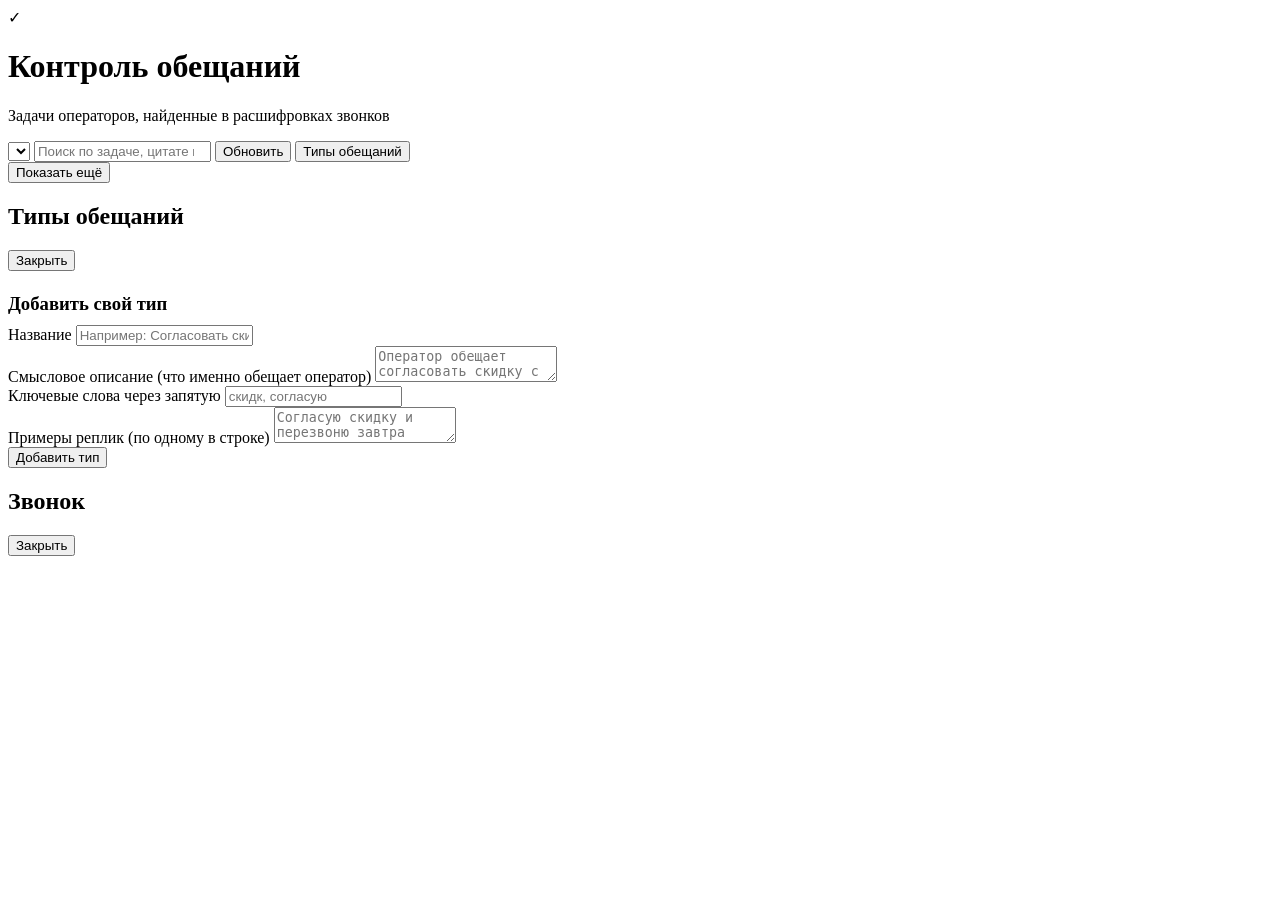
==== app/web/index.html @ 57be04aa "Консолидировать сервис: 62 теста, документация, панель оператора" ====
<!doctype html>
<html lang="ru">
  <head>
    <meta charset="utf-8" />
    <meta name="viewport" content="width=device-width, initial-scale=1" />
    <title>Сервис контроля обещаний</title>
    <link rel="stylesheet" href="/static/styles.css" />
  </head>
  <body>
    <header class="topbar">
      <div class="brand">
        <div class="logo">✓</div>
        <div>
          <h1>Контроль обещаний</h1>
          <p>Задачи операторов, найденные в расшифровках звонков</p>
        </div>
      </div>
      <div class="stats" id="stats"></div>
    </header>

    <main>
      <section class="toolbar">
        <div class="chips" id="statusChips"></div>
        <select id="typeFilter" aria-label="Тип обещания"></select>
        <input id="search" type="search" placeholder="Поиск по задаче, цитате или объекту" />
        <button id="refresh">Обновить</button>
        <button id="openTypes" class="ghost">Типы обещаний</button>
      </section>

      <section id="taskList" class="task-list"></section>
      <div class="load-more" id="loadMoreWrap">
        <button id="loadMore">Показать ещё</button>
      </div>
    </main>

    <aside class="drawer" id="typesDrawer" aria-hidden="true">
      <div class="drawer-head">
        <h2>Типы обещаний</h2>
        <button class="ghost" id="closeTypes">Закрыть</button>
      </div>
      <div id="typesList"></div>

      <h3 style="margin: 22px 0 10px">Добавить свой тип</h3>
      <form id="typeForm">
        <div class="form-row">
          <label for="tTitle">Название</label>
          <input id="tTitle" required minlength="3" placeholder="Например: Согласовать скидку" />
        </div>
        <div class="form-row">
          <label for="tDescription">Смысловое описание (что именно обещает оператор)</label>
          <textarea id="tDescription" placeholder="Оператор обещает согласовать скидку с руководителем и вернуться с ответом"></textarea>
        </div>
        <div class="form-row">
          <label for="tKeywords">Ключевые слова через запятую</label>
          <input id="tKeywords" placeholder="скидк, согласую" />
        </div>
        <div class="form-row">
          <label for="tExamples">Примеры реплик (по одному в строке)</label>
          <textarea id="tExamples" placeholder="Согласую скидку и перезвоню завтра"></textarea>
        </div>
        <button class="primary" type="submit">Добавить тип</button>
      </form>
    </aside>

    <div class="modal hidden" id="callModal">
      <div class="modal-box">
        <div class="modal-head">
          <div>
            <h2 id="callTitle">Звонок</h2>
            <p id="callMeta" style="margin: 4px 0 0; color: #6b7280; font-size: 13px"></p>
          </div>
          <button class="ghost" id="closeCall">Закрыть</button>
        </div>
        <div id="callBody"></div>
      </div>
    </div>

    <div class="toast" id="toast"></div>
    <script src="/static/app.js"></script>
  </body>
</html>
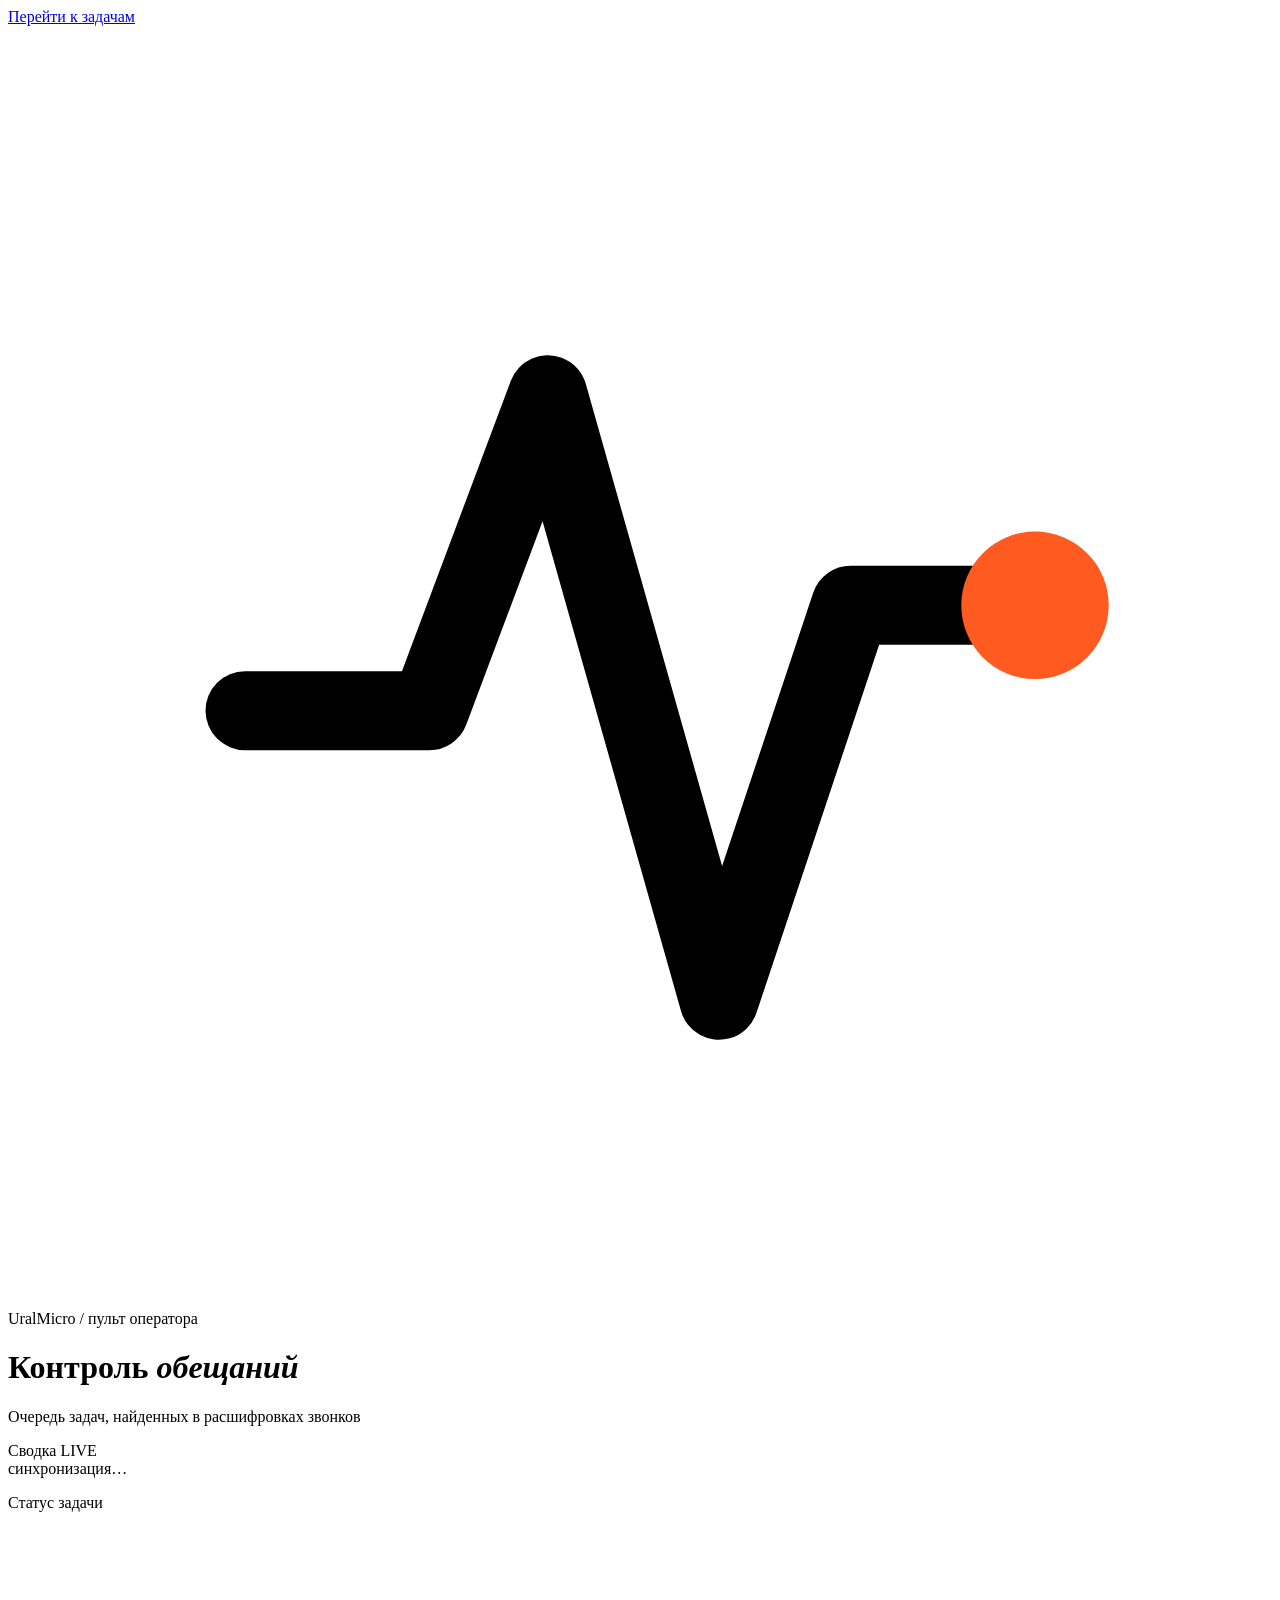
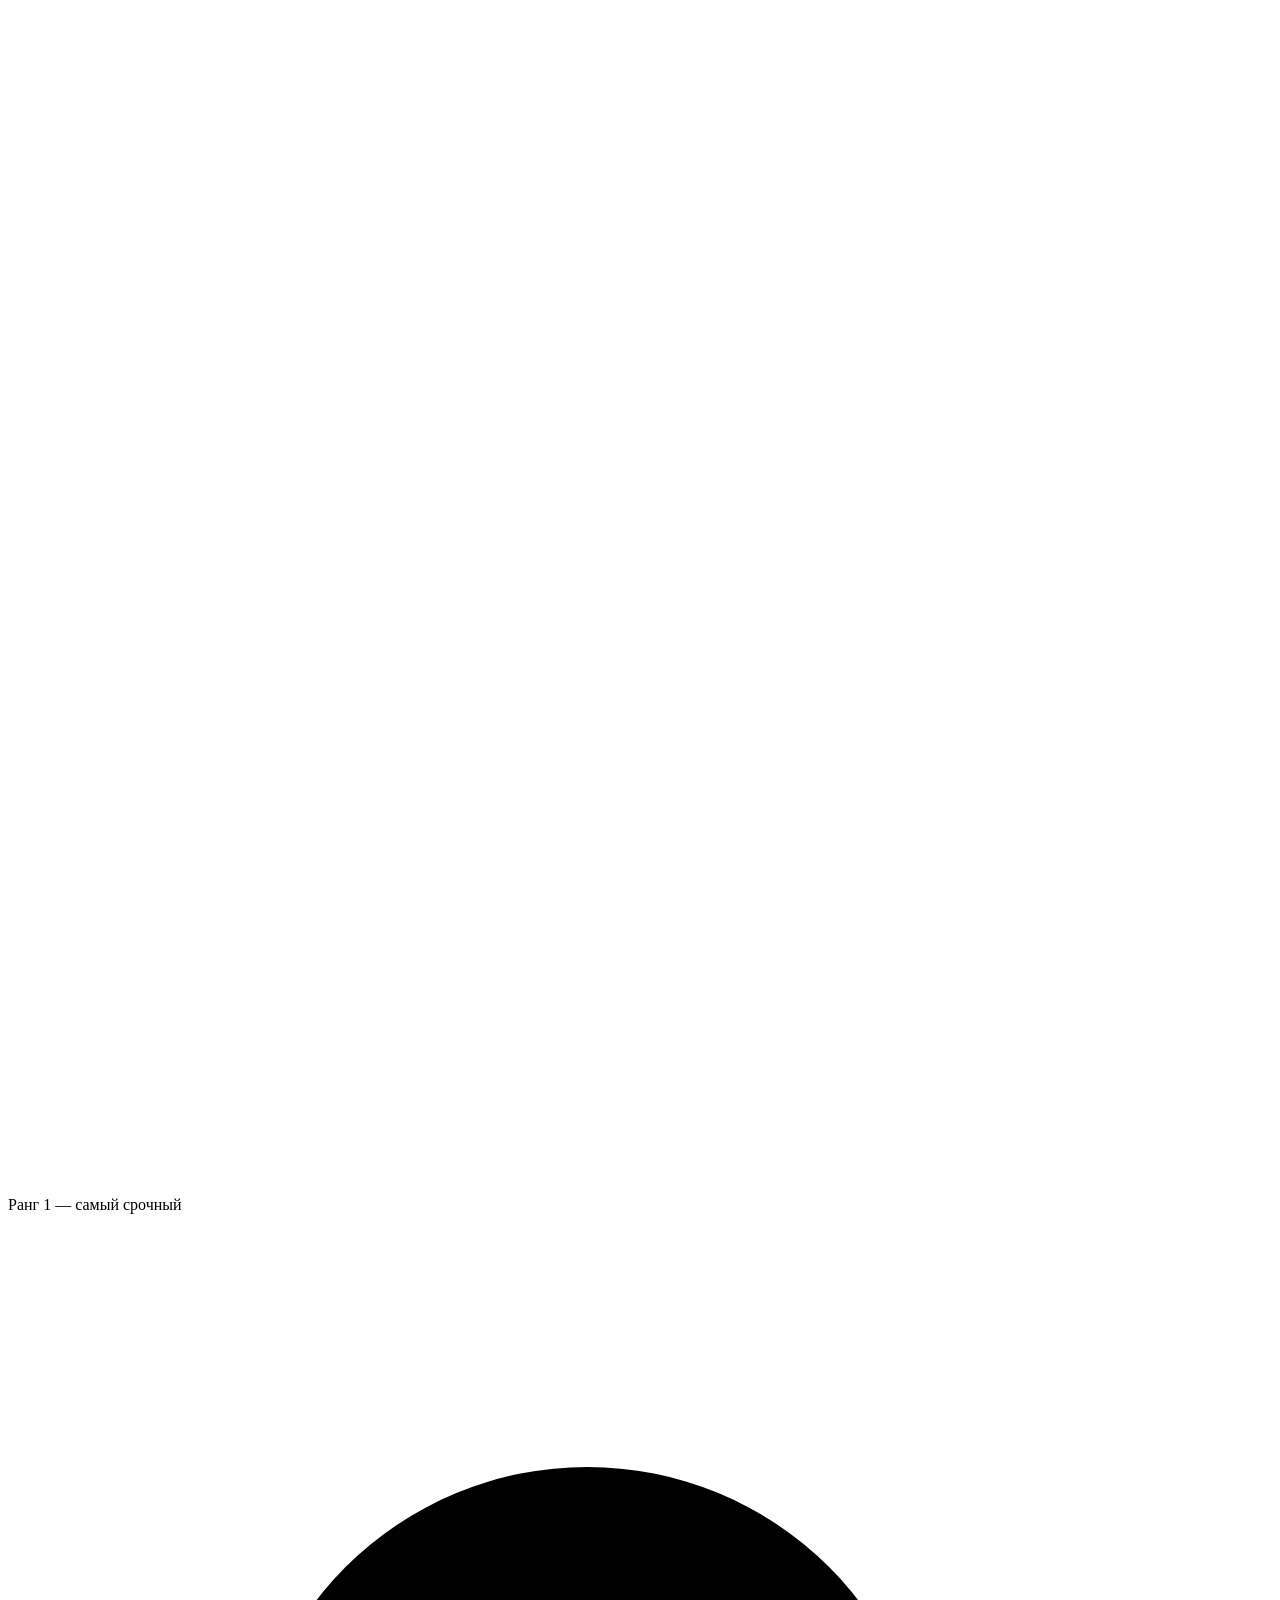
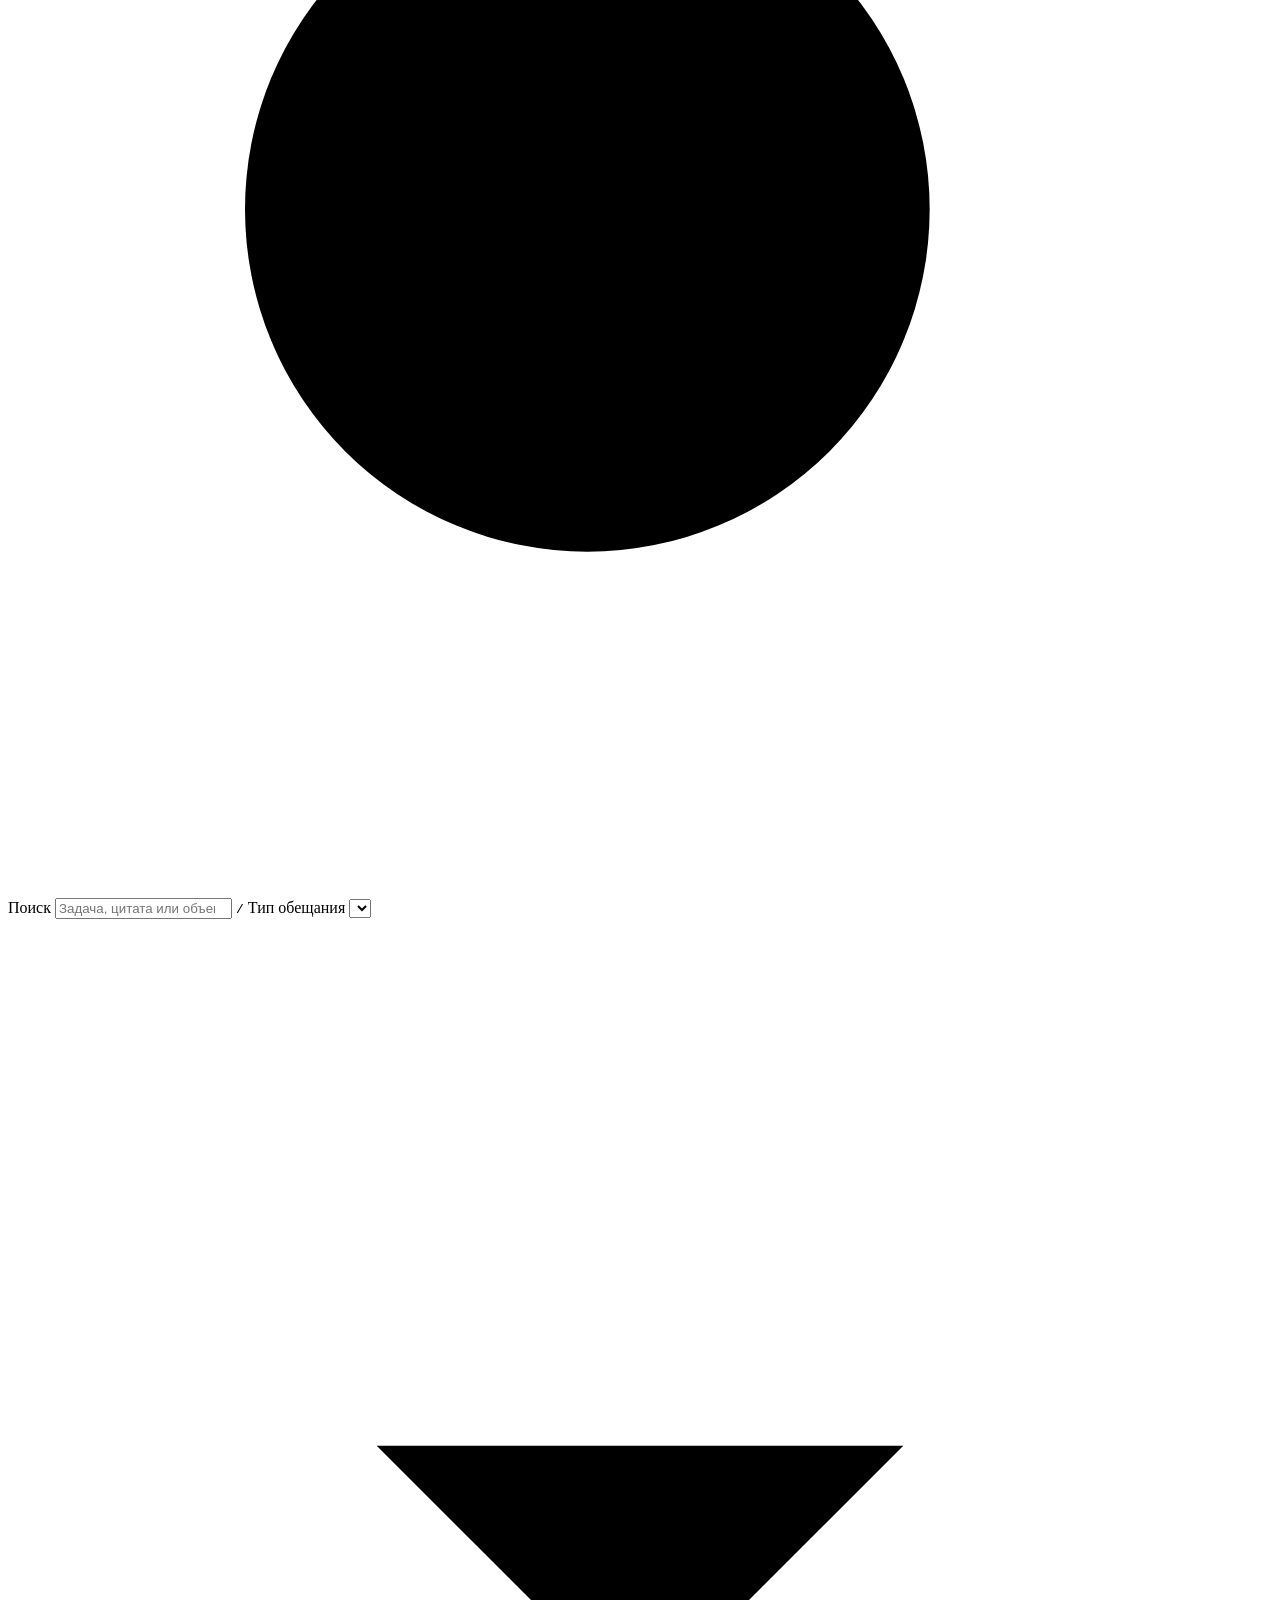
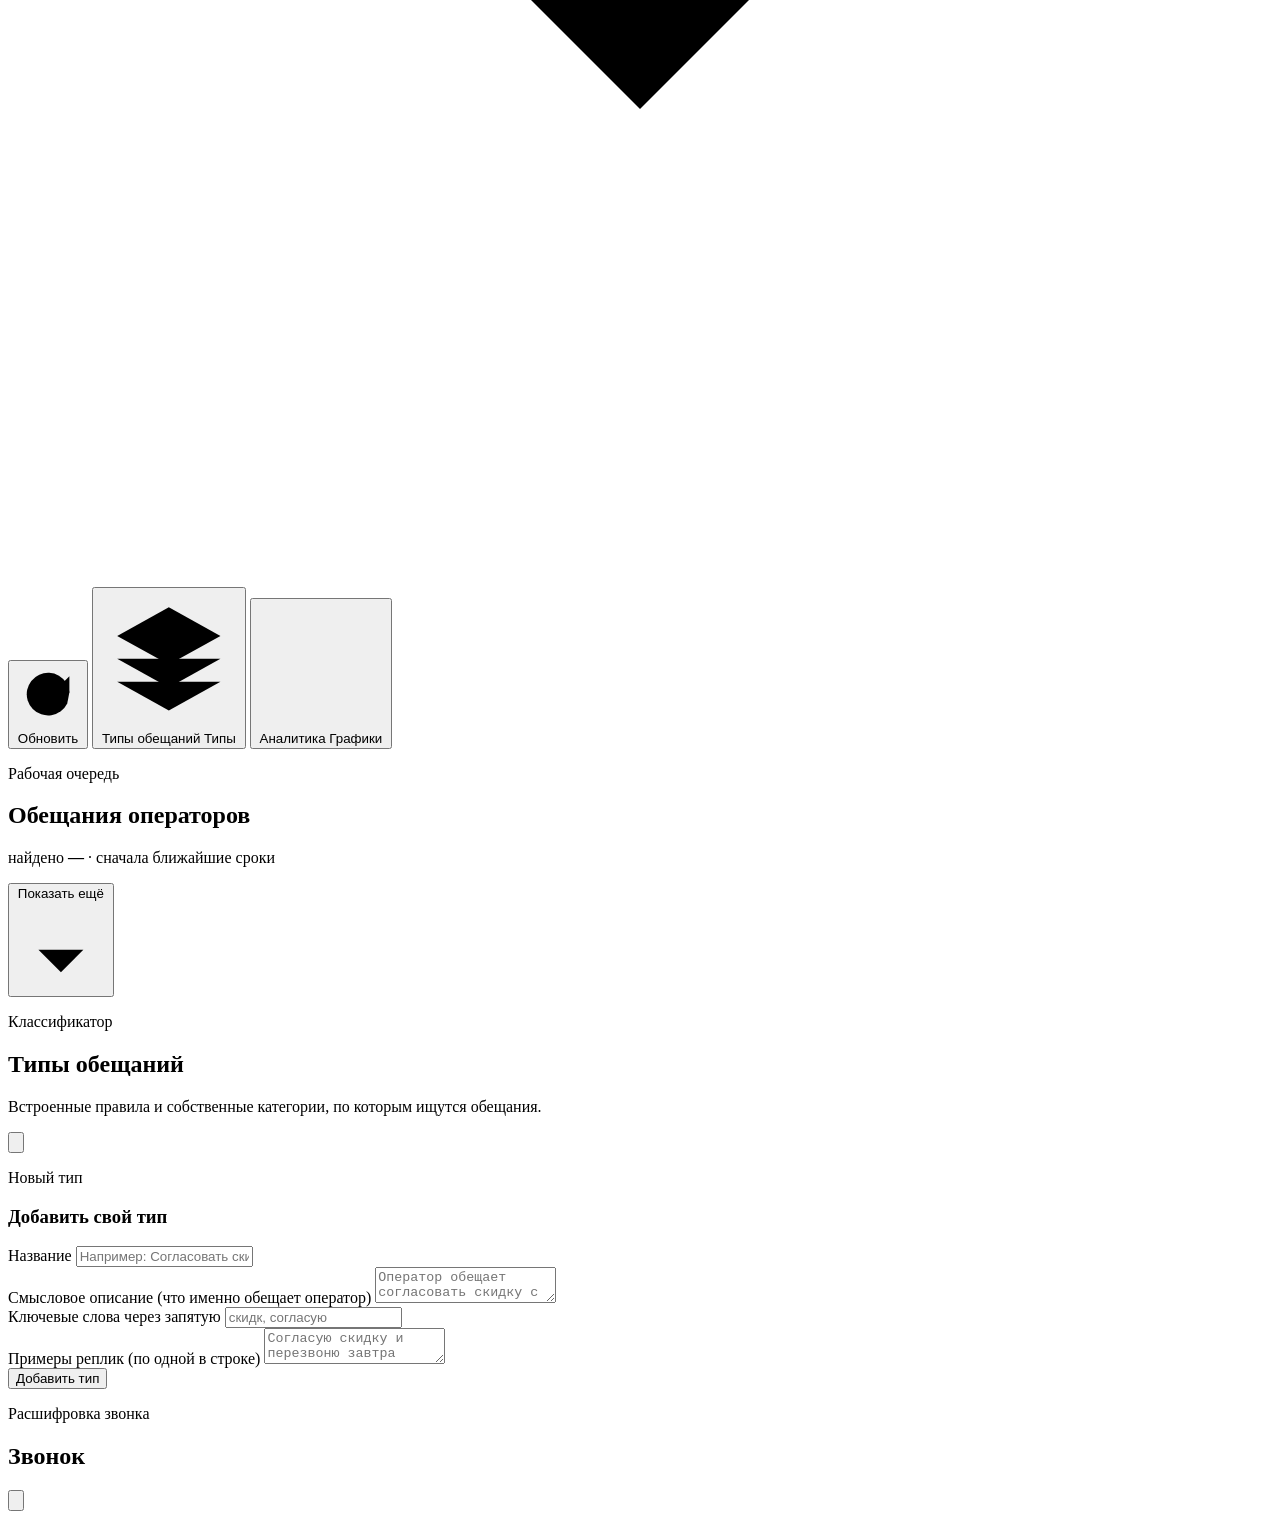
==== commit 9ce86783: "Новый интерфейс панели, ссылка на аналитику, чистка демо-мусора - панель оператора: новая вёрстка, ф" ====
--- a/app/web/index.html
+++ b/app/web/index.html
@@ -3,79 +3,226 @@
   <head>
     <meta charset="utf-8" />
     <meta name="viewport" content="width=device-width, initial-scale=1" />
-    <title>Сервис контроля обещаний</title>
+    <meta name="theme-color" content="#f2eee5" />
+    <meta name="color-scheme" content="light" />
+    <title>Контроль обещаний — панель оператора</title>
     <link rel="stylesheet" href="/static/styles.css" />
   </head>
   <body>
+    <a class="skip-link" href="#taskList">Перейти к задачам</a>
+
     <header class="topbar">
-      <div class="brand">
-        <div class="logo">✓</div>
+      <div class="topbar-inner">
+        <div class="brand">
+          <div class="logo" aria-hidden="true">
+            <svg viewBox="0 0 48 48" fill="none">
+              <path
+                d="M9 26h7l4.5-12 6.5 23 5-15h7"
+                stroke="currentColor"
+                stroke-width="3"
+                stroke-linecap="round"
+                stroke-linejoin="round"
+              />
+              <circle cx="39" cy="22" r="2.8" fill="#ff5a1f" />
+            </svg>
+          </div>
+          <div class="brand-copy">
+            <p class="eyebrow">UralMicro <span class="eyebrow-slash">/</span> пульт оператора</p>
+            <h1>Контроль <em>обещаний</em></h1>
+            <p class="brand-sub">Очередь задач, найденных в расшифровках звонков</p>
+          </div>
+        </div>
+
+        <section class="telemetry" aria-label="Оперативная сводка">
+          <div class="telemetry-head">
+            <span class="telemetry-title">Сводка</span>
+            <span class="live-chip" title="Сводка обновляется автоматически">
+              <span class="live-dot" aria-hidden="true"></span>
+              <span class="pulse-bars" aria-hidden="true"><i></i><i></i><i></i><i></i></span>
+              <span class="live-text">LIVE</span>
+            </span>
+          </div>
+          <div class="stats" id="stats" aria-label="Сводка по задачам"></div>
+          <div class="telemetry-foot">
+            <span class="sync-age" id="syncAge">синхронизация…</span>
+          </div>
+        </section>
+      </div>
+    </header>
+
+    <main>
+      <section class="toolbar" aria-label="Фильтры задач">
+        <div class="filter-head">
+          <p class="filter-title">Статус задачи</p>
+          <p class="filter-note">
+            <svg class="icon" viewBox="0 0 24 24" aria-hidden="true">
+              <path d="M4 6h16"></path>
+              <path d="M4 12h10"></path>
+              <path d="M4 18h5"></path>
+            </svg>
+            Ранг 1 — самый срочный
+          </p>
+        </div>
+
+        <div class="chips" id="statusChips" role="group" aria-label="Фильтр по статусу, ранжированный по срочности"></div>
+
+        <div class="toolbar-controls">
+          <label class="search-field" for="search">
+            <svg class="icon" viewBox="0 0 24 24" aria-hidden="true">
+              <circle cx="11" cy="11" r="6.5"></circle>
+              <path d="m16 16 4.5 4.5"></path>
+            </svg>
+            <span class="sr-only">Поиск</span>
+            <input
+              id="search"
+              type="search"
+              placeholder="Задача, цитата или объект"
+              autocomplete="off"
+              aria-keyshortcuts="/"
+            />
+            <kbd class="search-key" aria-hidden="true">/</kbd>
+          </label>
+
+          <label class="select-field">
+            <span class="sr-only">Тип обещания</span>
+            <select id="typeFilter" aria-label="Тип обещания"></select>
+            <svg class="icon" viewBox="0 0 24 24" aria-hidden="true">
+              <path d="m7 10 5 5 5-5"></path>
+            </svg>
+          </label>
+
+          <div class="toolbar-actions">
+            <button id="refresh" class="ghost" type="button">
+              <svg class="icon" viewBox="0 0 24 24" aria-hidden="true">
+                <path d="M20 11a8 8 0 1 0-.8 4.2"></path>
+                <path d="M20 5v6h-6"></path>
+              </svg>
+              <span>Обновить</span>
+            </button>
+
+            <button id="openTypes" class="ghost toolbar-strong" type="button" aria-label="Типы обещаний">
+              <svg class="icon" viewBox="0 0 24 24" aria-hidden="true">
+                <path d="m12 3 9 5-9 5-9-5 9-5Z"></path>
+                <path d="m3 12 9 5 9-5"></path>
+                <path d="m3 16 9 5 9-5"></path>
+              </svg>
+              <span class="label-wide">Типы обещаний</span>
+              <span class="label-compact">Типы</span>
+            </button>
+
+            <button id="openAnalytics" class="ghost toolbar-strong" type="button" aria-label="Аналитика">
+              <svg class="icon" viewBox="0 0 24 24" aria-hidden="true">
+                <path d="M4 20V11"></path>
+                <path d="M10 20V4"></path>
+                <path d="M16 20v-6"></path>
+                <path d="M22 20H2"></path>
+              </svg>
+              <span class="label-wide">Аналитика</span>
+              <span class="label-compact">Графики</span>
+            </button>
+          </div>
+        </div>
+      </section>
+
+      <section class="queue-head" aria-label="Очередь задач">
         <div>
-          <h1>Контроль обещаний</h1>
-          <p>Задачи операторов, найденные в расшифровках звонков</p>
-        </div>
-      </div>
-      <div class="stats" id="stats"></div>
-    </header>
-
-    <main>
-      <section class="toolbar">
-        <div class="chips" id="statusChips"></div>
-        <select id="typeFilter" aria-label="Тип обещания"></select>
-        <input id="search" type="search" placeholder="Поиск по задаче, цитате или объекту" />
-        <button id="refresh">Обновить</button>
-        <button id="openTypes" class="ghost">Типы обещаний</button>
+          <p class="eyebrow">Рабочая очередь</p>
+          <h2>Обещания операторов</h2>
+        </div>
+        <p class="queue-note">
+          <span>найдено <b id="queueCount">—</b></span>
+          <span class="queue-sep" aria-hidden="true">·</span>
+          <span>сначала ближайшие сроки</span>
+        </p>
       </section>
 
-      <section id="taskList" class="task-list"></section>
+      <section id="taskList" class="task-list" aria-live="polite"></section>
+
       <div class="load-more" id="loadMoreWrap">
-        <button id="loadMore">Показать ещё</button>
+        <button id="loadMore" class="ghost load-more-btn" type="button">
+          Показать ещё
+          <svg class="icon" viewBox="0 0 24 24" aria-hidden="true">
+            <path d="M12 5v14"></path>
+            <path d="m6 13 6 6 6-6"></path>
+          </svg>
+        </button>
       </div>
     </main>
 
-    <aside class="drawer" id="typesDrawer" aria-hidden="true">
-      <div class="drawer-head">
-        <h2>Типы обещаний</h2>
-        <button class="ghost" id="closeTypes">Закрыть</button>
-      </div>
-      <div id="typesList"></div>
-
-      <h3 style="margin: 22px 0 10px">Добавить свой тип</h3>
-      <form id="typeForm">
-        <div class="form-row">
-          <label for="tTitle">Название</label>
-          <input id="tTitle" required minlength="3" placeholder="Например: Согласовать скидку" />
-        </div>
-        <div class="form-row">
-          <label for="tDescription">Смысловое описание (что именно обещает оператор)</label>
-          <textarea id="tDescription" placeholder="Оператор обещает согласовать скидку с руководителем и вернуться с ответом"></textarea>
-        </div>
-        <div class="form-row">
-          <label for="tKeywords">Ключевые слова через запятую</label>
-          <input id="tKeywords" placeholder="скидк, согласую" />
-        </div>
-        <div class="form-row">
-          <label for="tExamples">Примеры реплик (по одному в строке)</label>
-          <textarea id="tExamples" placeholder="Согласую скидку и перезвоню завтра"></textarea>
-        </div>
-        <button class="primary" type="submit">Добавить тип</button>
-      </form>
+    <aside
+      class="drawer"
+      id="typesDrawer"
+      role="dialog"
+      aria-modal="true"
+      aria-labelledby="typesTitle"
+      aria-hidden="true"
+    >
+      <div class="drawer-top">
+        <div>
+          <p class="eyebrow">Классификатор</p>
+          <h2 id="typesTitle">Типы обещаний</h2>
+          <p class="drawer-sub">Встроенные правила и собственные категории, по которым ищутся обещания.</p>
+        </div>
+        <button class="icon-btn" id="closeTypes" type="button" aria-label="Закрыть панель типов">
+          <svg class="icon" viewBox="0 0 24 24" aria-hidden="true">
+            <path d="m6 6 12 12"></path>
+            <path d="M18 6 6 18"></path>
+          </svg>
+        </button>
+      </div>
+
+      <div id="typesList" class="types-list"></div>
+
+      <div class="drawer-form">
+        <div class="section-head">
+          <p class="eyebrow">Новый тип</p>
+          <h3>Добавить свой тип</h3>
+        </div>
+        <form id="typeForm">
+          <div class="form-row">
+            <label for="tTitle">Название</label>
+            <input id="tTitle" required minlength="3" placeholder="Например: Согласовать скидку" />
+          </div>
+          <div class="form-row">
+            <label for="tDescription">Смысловое описание (что именно обещает оператор)</label>
+            <textarea
+              id="tDescription"
+              placeholder="Оператор обещает согласовать скидку с руководителем и вернуться с ответом"
+            ></textarea>
+          </div>
+          <div class="form-row">
+            <label for="tKeywords">Ключевые слова через запятую</label>
+            <input id="tKeywords" placeholder="скидк, согласую" />
+          </div>
+          <div class="form-row">
+            <label for="tExamples">Примеры реплик (по одной в строке)</label>
+            <textarea id="tExamples" placeholder="Согласую скидку и перезвоню завтра"></textarea>
+          </div>
+          <button class="primary" type="submit">Добавить тип</button>
+        </form>
+      </div>
     </aside>
 
-    <div class="modal hidden" id="callModal">
+    <div class="modal hidden" id="callModal" role="dialog" aria-modal="true" aria-labelledby="callTitle">
       <div class="modal-box">
         <div class="modal-head">
           <div>
+            <p class="eyebrow">Расшифровка звонка</p>
             <h2 id="callTitle">Звонок</h2>
-            <p id="callMeta" style="margin: 4px 0 0; color: #6b7280; font-size: 13px"></p>
-          </div>
-          <button class="ghost" id="closeCall">Закрыть</button>
-        </div>
-        <div id="callBody"></div>
+            <p id="callMeta" class="modal-meta"></p>
+          </div>
+          <button class="icon-btn" id="closeCall" type="button" aria-label="Закрыть расшифровку">
+            <svg class="icon" viewBox="0 0 24 24" aria-hidden="true">
+              <path d="m6 6 12 12"></path>
+              <path d="M18 6 6 18"></path>
+            </svg>
+          </button>
+        </div>
+        <div id="callBody" class="transcript"></div>
       </div>
     </div>
 
-    <div class="toast" id="toast"></div>
+    <div class="toast" id="toast" role="status" aria-live="polite"></div>
     <script src="/static/app.js"></script>
   </body>
 </html>
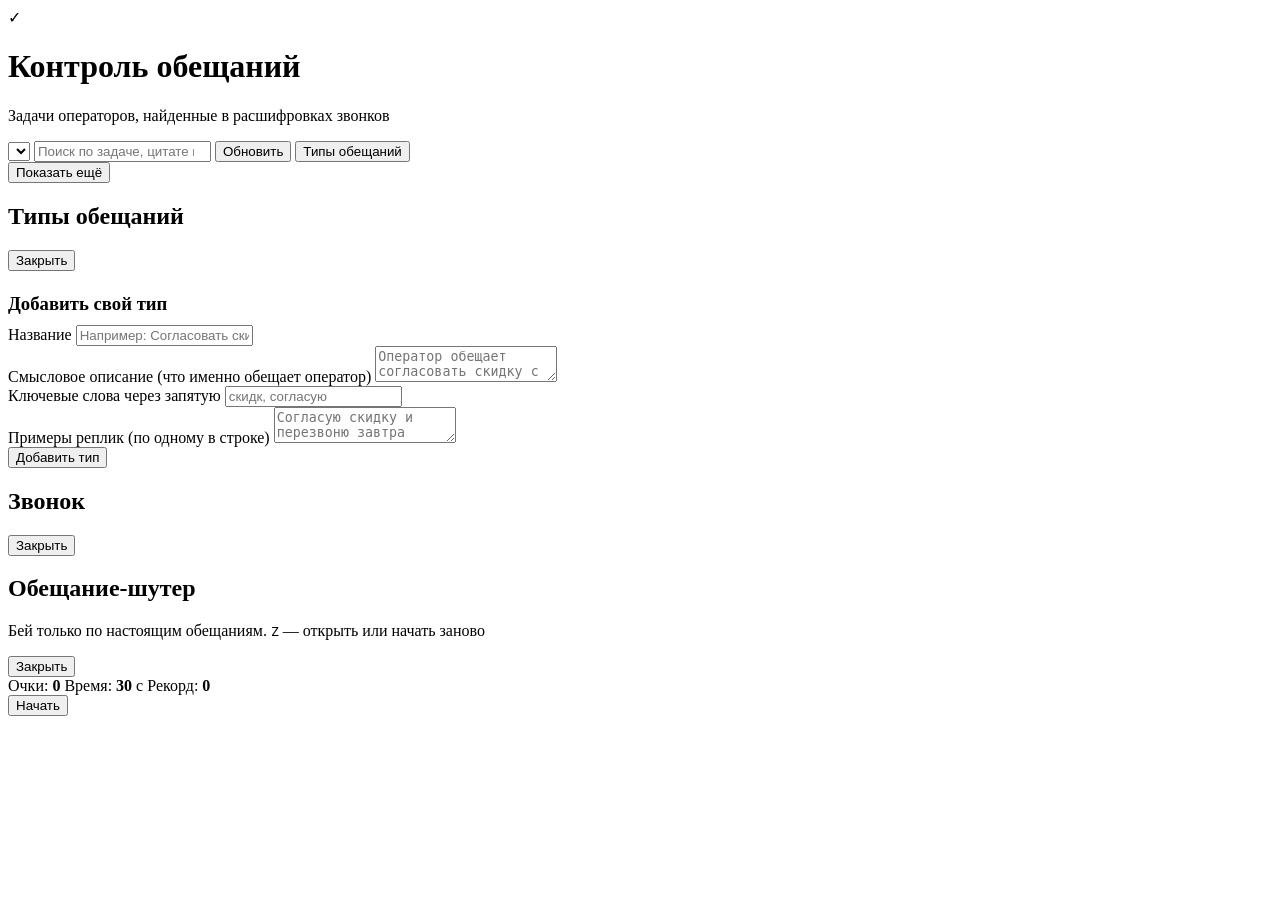
==== commit 2bd3a21a: "Добавить пасхалку на клавишу Z: мини-игра «Обещание-шутер»" ====
--- a/app/web/index.html
+++ b/app/web/index.html
@@ -3,226 +3,102 @@
   <head>
     <meta charset="utf-8" />
     <meta name="viewport" content="width=device-width, initial-scale=1" />
-    <meta name="theme-color" content="#f2eee5" />
-    <meta name="color-scheme" content="light" />
-    <title>Контроль обещаний — панель оператора</title>
+    <title>Сервис контроля обещаний</title>
     <link rel="stylesheet" href="/static/styles.css" />
   </head>
   <body>
-    <a class="skip-link" href="#taskList">Перейти к задачам</a>
-
     <header class="topbar">
-      <div class="topbar-inner">
-        <div class="brand">
-          <div class="logo" aria-hidden="true">
-            <svg viewBox="0 0 48 48" fill="none">
-              <path
-                d="M9 26h7l4.5-12 6.5 23 5-15h7"
-                stroke="currentColor"
-                stroke-width="3"
-                stroke-linecap="round"
-                stroke-linejoin="round"
-              />
-              <circle cx="39" cy="22" r="2.8" fill="#ff5a1f" />
-            </svg>
-          </div>
-          <div class="brand-copy">
-            <p class="eyebrow">UralMicro <span class="eyebrow-slash">/</span> пульт оператора</p>
-            <h1>Контроль <em>обещаний</em></h1>
-            <p class="brand-sub">Очередь задач, найденных в расшифровках звонков</p>
-          </div>
+      <div class="brand">
+        <div class="logo">✓</div>
+        <div>
+          <h1>Контроль обещаний</h1>
+          <p>Задачи операторов, найденные в расшифровках звонков</p>
         </div>
-
-        <section class="telemetry" aria-label="Оперативная сводка">
-          <div class="telemetry-head">
-            <span class="telemetry-title">Сводка</span>
-            <span class="live-chip" title="Сводка обновляется автоматически">
-              <span class="live-dot" aria-hidden="true"></span>
-              <span class="pulse-bars" aria-hidden="true"><i></i><i></i><i></i><i></i></span>
-              <span class="live-text">LIVE</span>
-            </span>
-          </div>
-          <div class="stats" id="stats" aria-label="Сводка по задачам"></div>
-          <div class="telemetry-foot">
-            <span class="sync-age" id="syncAge">синхронизация…</span>
-          </div>
-        </section>
       </div>
+      <div class="stats" id="stats"></div>
     </header>
 
     <main>
-      <section class="toolbar" aria-label="Фильтры задач">
-        <div class="filter-head">
-          <p class="filter-title">Статус задачи</p>
-          <p class="filter-note">
-            <svg class="icon" viewBox="0 0 24 24" aria-hidden="true">
-              <path d="M4 6h16"></path>
-              <path d="M4 12h10"></path>
-              <path d="M4 18h5"></path>
-            </svg>
-            Ранг 1 — самый срочный
-          </p>
-        </div>
-
-        <div class="chips" id="statusChips" role="group" aria-label="Фильтр по статусу, ранжированный по срочности"></div>
-
-        <div class="toolbar-controls">
-          <label class="search-field" for="search">
-            <svg class="icon" viewBox="0 0 24 24" aria-hidden="true">
-              <circle cx="11" cy="11" r="6.5"></circle>
-              <path d="m16 16 4.5 4.5"></path>
-            </svg>
-            <span class="sr-only">Поиск</span>
-            <input
-              id="search"
-              type="search"
-              placeholder="Задача, цитата или объект"
-              autocomplete="off"
-              aria-keyshortcuts="/"
-            />
-            <kbd class="search-key" aria-hidden="true">/</kbd>
-          </label>
-
-          <label class="select-field">
-            <span class="sr-only">Тип обещания</span>
-            <select id="typeFilter" aria-label="Тип обещания"></select>
-            <svg class="icon" viewBox="0 0 24 24" aria-hidden="true">
-              <path d="m7 10 5 5 5-5"></path>
-            </svg>
-          </label>
-
-          <div class="toolbar-actions">
-            <button id="refresh" class="ghost" type="button">
-              <svg class="icon" viewBox="0 0 24 24" aria-hidden="true">
-                <path d="M20 11a8 8 0 1 0-.8 4.2"></path>
-                <path d="M20 5v6h-6"></path>
-              </svg>
-              <span>Обновить</span>
-            </button>
-
-            <button id="openTypes" class="ghost toolbar-strong" type="button" aria-label="Типы обещаний">
-              <svg class="icon" viewBox="0 0 24 24" aria-hidden="true">
-                <path d="m12 3 9 5-9 5-9-5 9-5Z"></path>
-                <path d="m3 12 9 5 9-5"></path>
-                <path d="m3 16 9 5 9-5"></path>
-              </svg>
-              <span class="label-wide">Типы обещаний</span>
-              <span class="label-compact">Типы</span>
-            </button>
-
-            <button id="openAnalytics" class="ghost toolbar-strong" type="button" aria-label="Аналитика">
-              <svg class="icon" viewBox="0 0 24 24" aria-hidden="true">
-                <path d="M4 20V11"></path>
-                <path d="M10 20V4"></path>
-                <path d="M16 20v-6"></path>
-                <path d="M22 20H2"></path>
-              </svg>
-              <span class="label-wide">Аналитика</span>
-              <span class="label-compact">Графики</span>
-            </button>
-          </div>
-        </div>
+      <section class="toolbar">
+        <div class="chips" id="statusChips"></div>
+        <select id="typeFilter" aria-label="Тип обещания"></select>
+        <input id="search" type="search" placeholder="Поиск по задаче, цитате или объекту" />
+        <button id="refresh">Обновить</button>
+        <button id="openTypes" class="ghost">Типы обещаний</button>
       </section>
 
-      <section class="queue-head" aria-label="Очередь задач">
-        <div>
-          <p class="eyebrow">Рабочая очередь</p>
-          <h2>Обещания операторов</h2>
-        </div>
-        <p class="queue-note">
-          <span>найдено <b id="queueCount">—</b></span>
-          <span class="queue-sep" aria-hidden="true">·</span>
-          <span>сначала ближайшие сроки</span>
-        </p>
-      </section>
-
-      <section id="taskList" class="task-list" aria-live="polite"></section>
-
+      <section id="taskList" class="task-list"></section>
       <div class="load-more" id="loadMoreWrap">
-        <button id="loadMore" class="ghost load-more-btn" type="button">
-          Показать ещё
-          <svg class="icon" viewBox="0 0 24 24" aria-hidden="true">
-            <path d="M12 5v14"></path>
-            <path d="m6 13 6 6 6-6"></path>
-          </svg>
-        </button>
+        <button id="loadMore">Показать ещё</button>
       </div>
     </main>
 
-    <aside
-      class="drawer"
-      id="typesDrawer"
-      role="dialog"
-      aria-modal="true"
-      aria-labelledby="typesTitle"
-      aria-hidden="true"
-    >
-      <div class="drawer-top">
-        <div>
-          <p class="eyebrow">Классификатор</p>
-          <h2 id="typesTitle">Типы обещаний</h2>
-          <p class="drawer-sub">Встроенные правила и собственные категории, по которым ищутся обещания.</p>
+    <aside class="drawer" id="typesDrawer" aria-hidden="true">
+      <div class="drawer-head">
+        <h2>Типы обещаний</h2>
+        <button class="ghost" id="closeTypes">Закрыть</button>
+      </div>
+      <div id="typesList"></div>
+
+      <h3 style="margin: 22px 0 10px">Добавить свой тип</h3>
+      <form id="typeForm">
+        <div class="form-row">
+          <label for="tTitle">Название</label>
+          <input id="tTitle" required minlength="3" placeholder="Например: Согласовать скидку" />
         </div>
-        <button class="icon-btn" id="closeTypes" type="button" aria-label="Закрыть панель типов">
-          <svg class="icon" viewBox="0 0 24 24" aria-hidden="true">
-            <path d="m6 6 12 12"></path>
-            <path d="M18 6 6 18"></path>
-          </svg>
-        </button>
-      </div>
-
-      <div id="typesList" class="types-list"></div>
-
-      <div class="drawer-form">
-        <div class="section-head">
-          <p class="eyebrow">Новый тип</p>
-          <h3>Добавить свой тип</h3>
+        <div class="form-row">
+          <label for="tDescription">Смысловое описание (что именно обещает оператор)</label>
+          <textarea id="tDescription" placeholder="Оператор обещает согласовать скидку с руководителем и вернуться с ответом"></textarea>
         </div>
-        <form id="typeForm">
-          <div class="form-row">
-            <label for="tTitle">Название</label>
-            <input id="tTitle" required minlength="3" placeholder="Например: Согласовать скидку" />
-          </div>
-          <div class="form-row">
-            <label for="tDescription">Смысловое описание (что именно обещает оператор)</label>
-            <textarea
-              id="tDescription"
-              placeholder="Оператор обещает согласовать скидку с руководителем и вернуться с ответом"
-            ></textarea>
-          </div>
-          <div class="form-row">
-            <label for="tKeywords">Ключевые слова через запятую</label>
-            <input id="tKeywords" placeholder="скидк, согласую" />
-          </div>
-          <div class="form-row">
-            <label for="tExamples">Примеры реплик (по одной в строке)</label>
-            <textarea id="tExamples" placeholder="Согласую скидку и перезвоню завтра"></textarea>
-          </div>
-          <button class="primary" type="submit">Добавить тип</button>
-        </form>
-      </div>
+        <div class="form-row">
+          <label for="tKeywords">Ключевые слова через запятую</label>
+          <input id="tKeywords" placeholder="скидк, согласую" />
+        </div>
+        <div class="form-row">
+          <label for="tExamples">Примеры реплик (по одному в строке)</label>
+          <textarea id="tExamples" placeholder="Согласую скидку и перезвоню завтра"></textarea>
+        </div>
+        <button class="primary" type="submit">Добавить тип</button>
+      </form>
     </aside>
 
-    <div class="modal hidden" id="callModal" role="dialog" aria-modal="true" aria-labelledby="callTitle">
+    <div class="modal hidden" id="callModal">
       <div class="modal-box">
         <div class="modal-head">
           <div>
-            <p class="eyebrow">Расшифровка звонка</p>
             <h2 id="callTitle">Звонок</h2>
-            <p id="callMeta" class="modal-meta"></p>
+            <p id="callMeta" style="margin: 4px 0 0; color: #6b7280; font-size: 13px"></p>
           </div>
-          <button class="icon-btn" id="closeCall" type="button" aria-label="Закрыть расшифровку">
-            <svg class="icon" viewBox="0 0 24 24" aria-hidden="true">
-              <path d="m6 6 12 12"></path>
-              <path d="M18 6 6 18"></path>
-            </svg>
-          </button>
+          <button class="ghost" id="closeCall">Закрыть</button>
         </div>
-        <div id="callBody" class="transcript"></div>
+        <div id="callBody"></div>
       </div>
     </div>
 
-    <div class="toast" id="toast" role="status" aria-live="polite"></div>
+    <div class="modal hidden" id="arcadeModal">
+      <div class="modal-box arcade-box">
+        <div class="modal-head">
+          <div>
+            <h2>Обещание-шутер</h2>
+            <p class="arcade-sub">Бей только по настоящим обещаниям. <kbd>Z</kbd> — открыть или начать заново</p>
+          </div>
+          <button class="ghost" id="closeArcade">Закрыть</button>
+        </div>
+        <div class="arcade-hud">
+          <span>Очки: <b id="arcadeScore">0</b></span>
+          <span>Время: <b id="arcadeTime">30</b> с</span>
+          <span>Рекорд: <b id="arcadeBest">0</b></span>
+        </div>
+        <div class="arcade-field" id="arcadeField"></div>
+        <div class="arcade-footer">
+          <button class="primary" id="arcadeStart">Начать</button>
+          <span class="arcade-hint" id="arcadeHint"></span>
+        </div>
+      </div>
+    </div>
+
+    <div class="toast" id="toast"></div>
     <script src="/static/app.js"></script>
+    <script src="/static/arcade.js"></script>
   </body>
 </html>
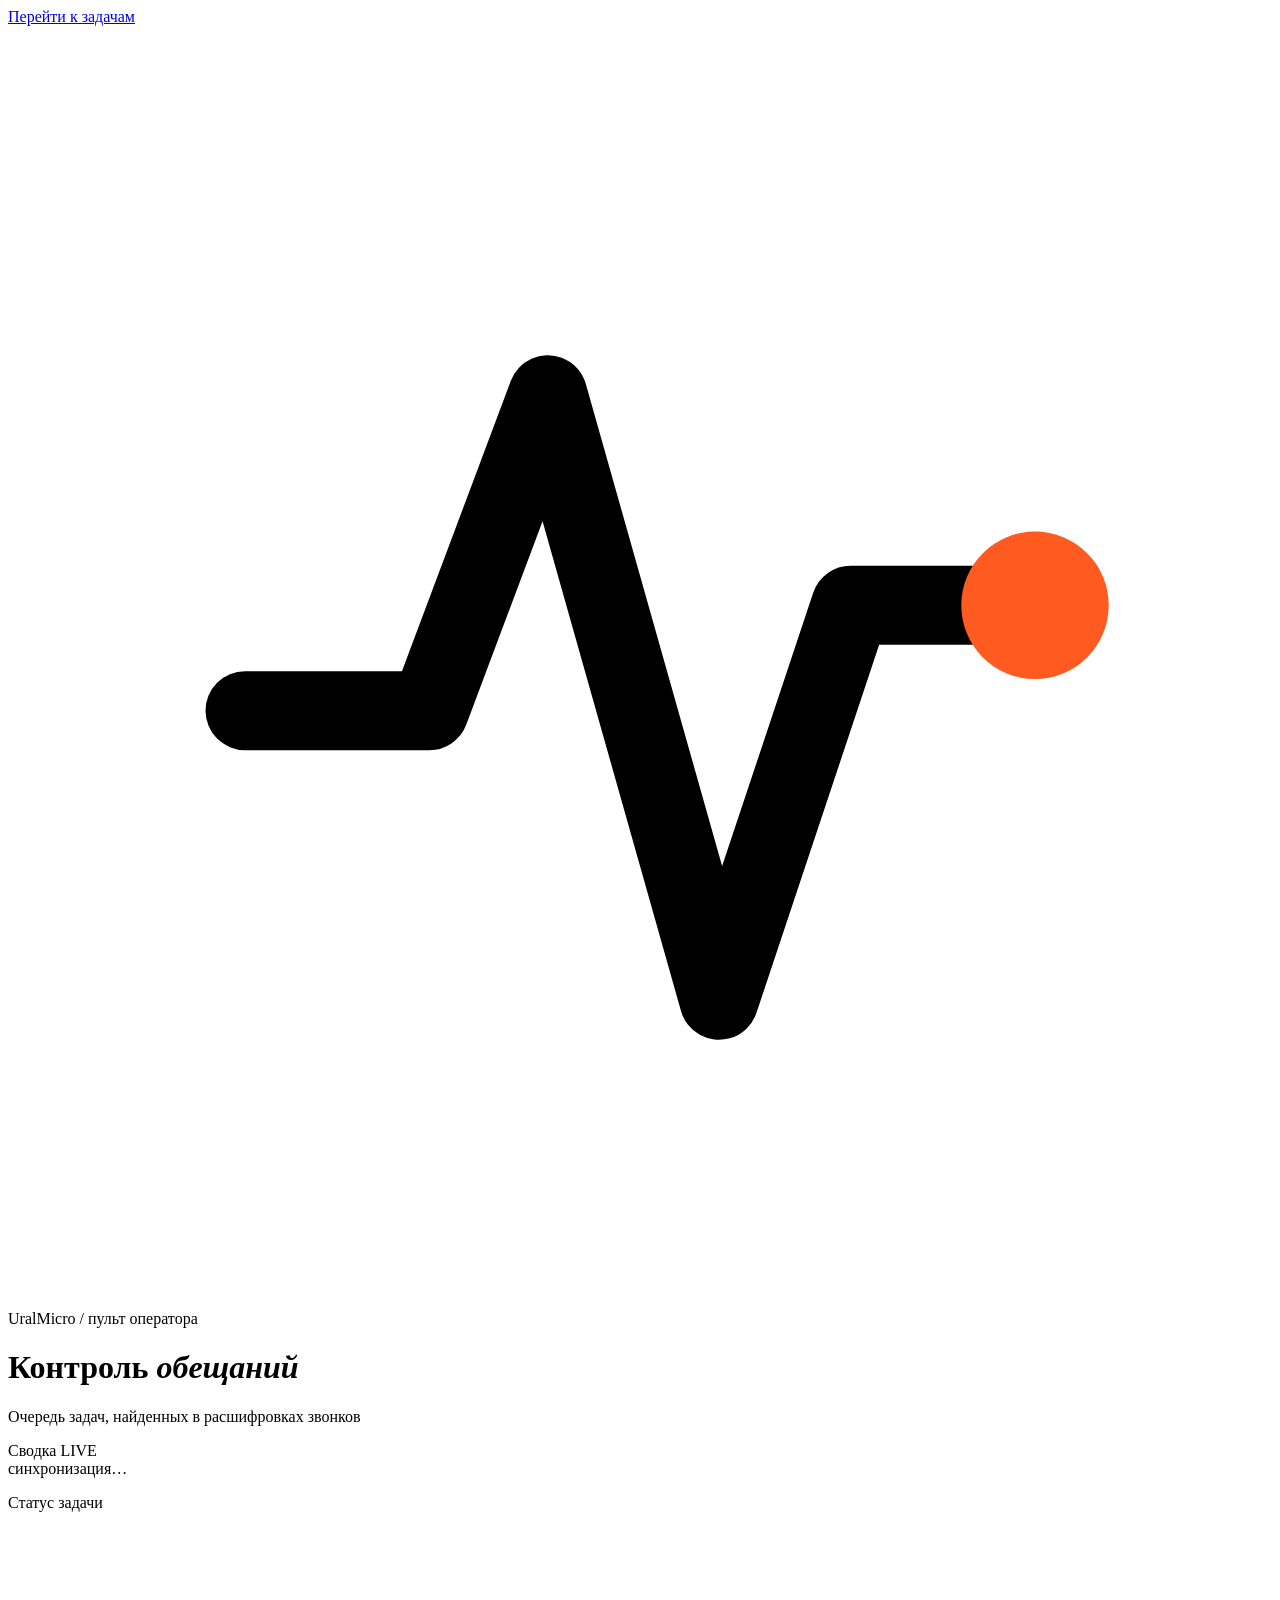
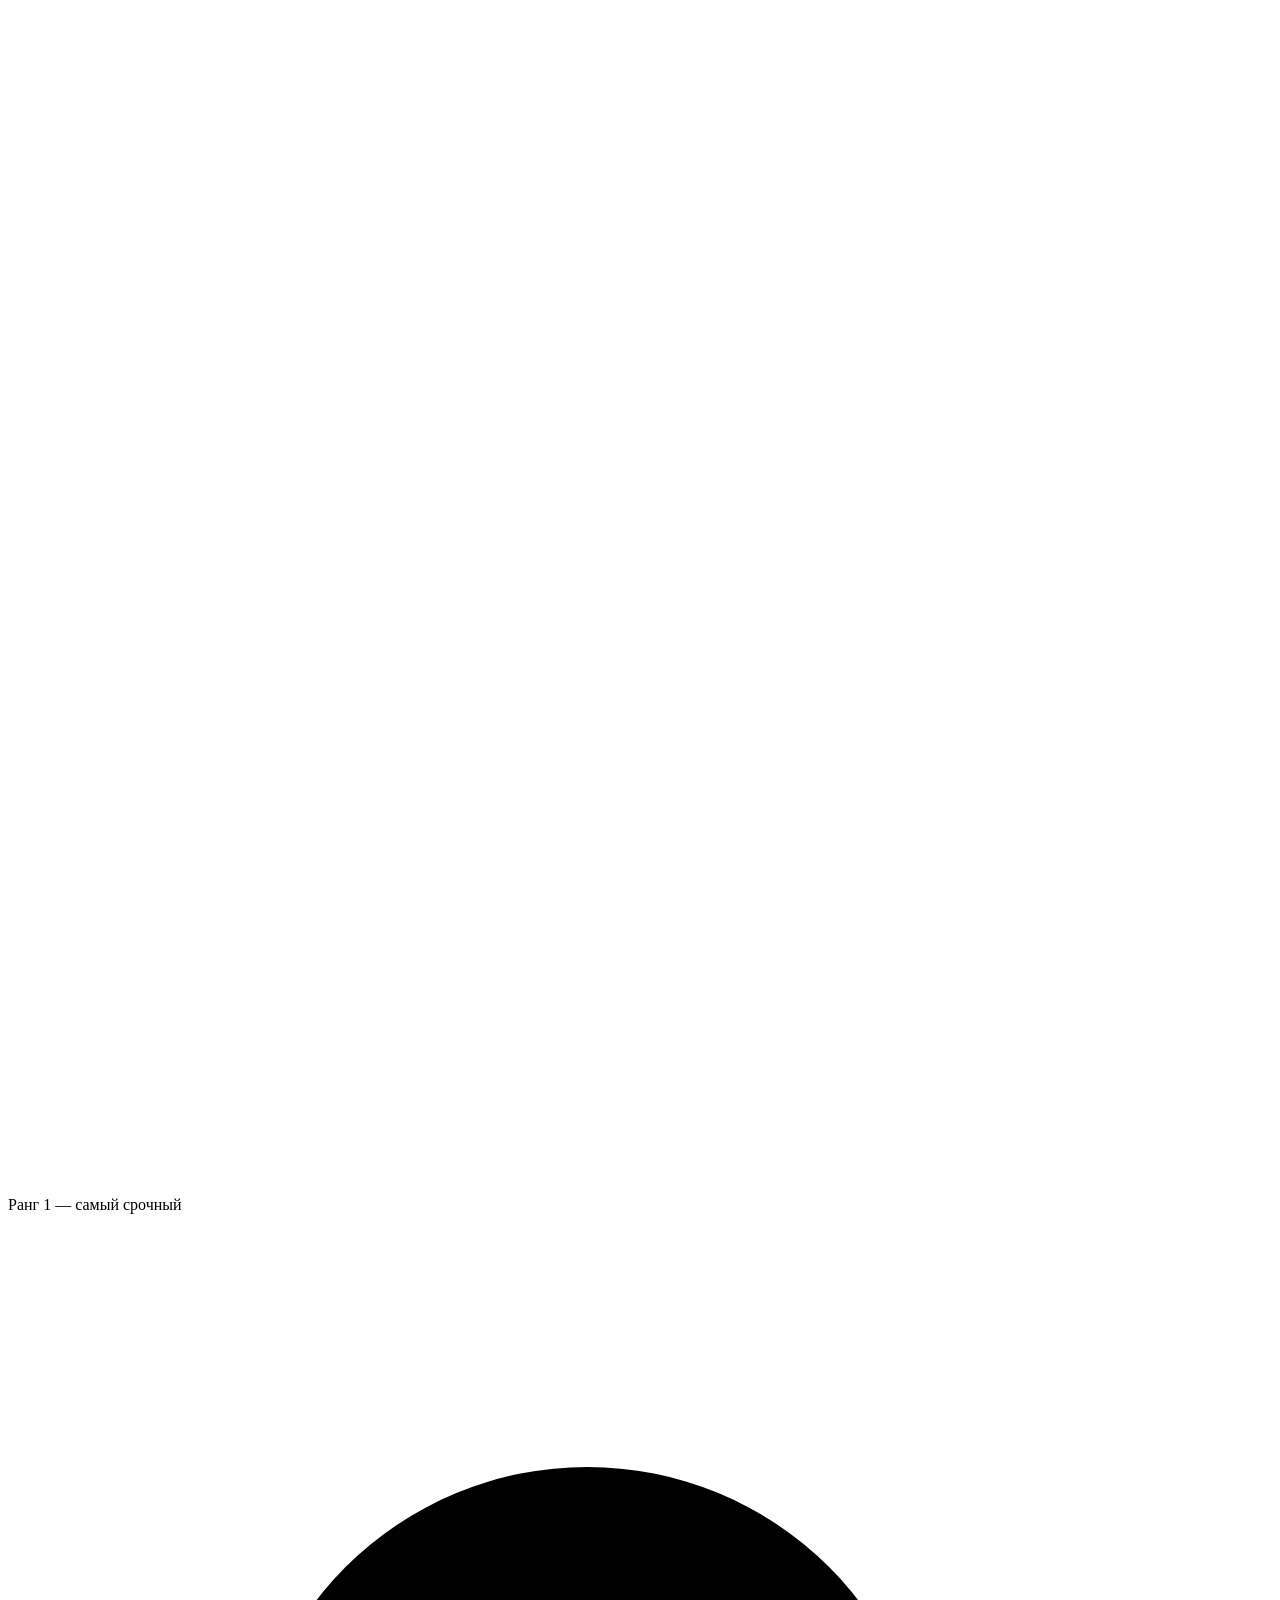
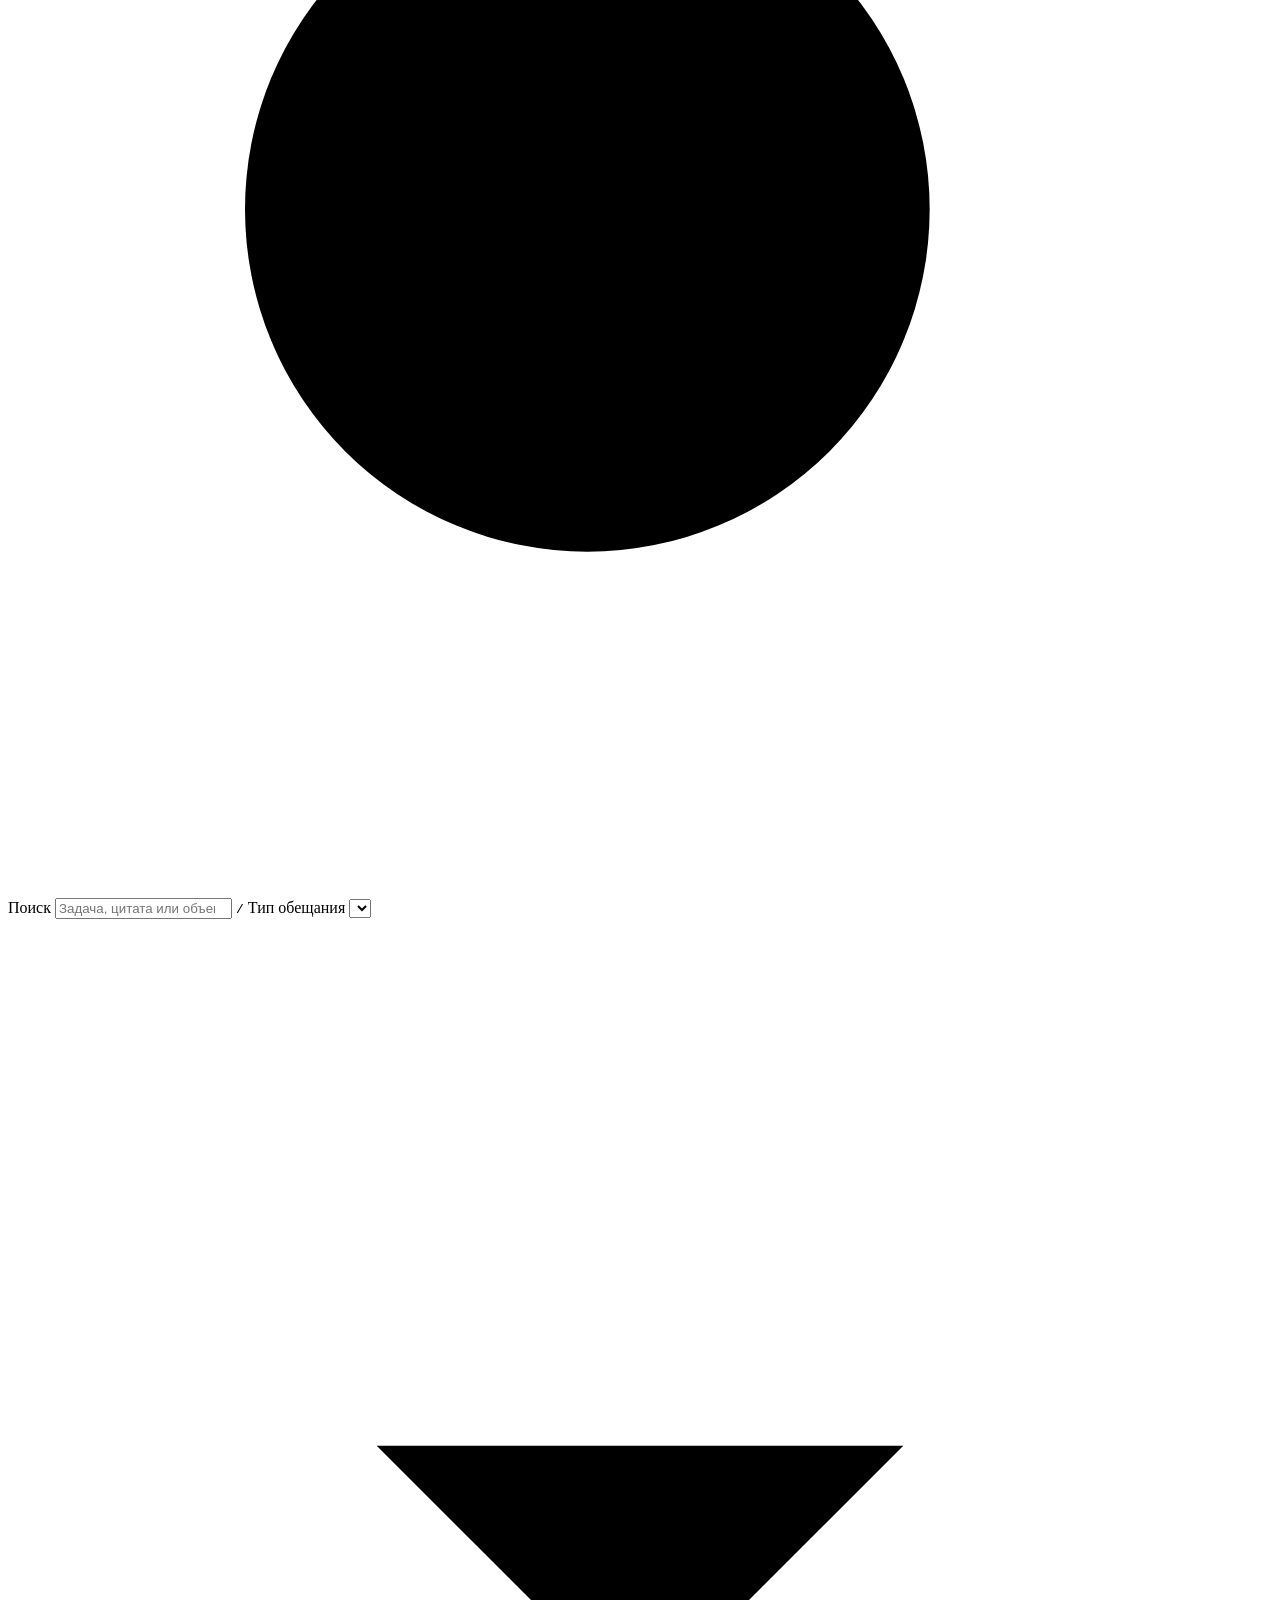
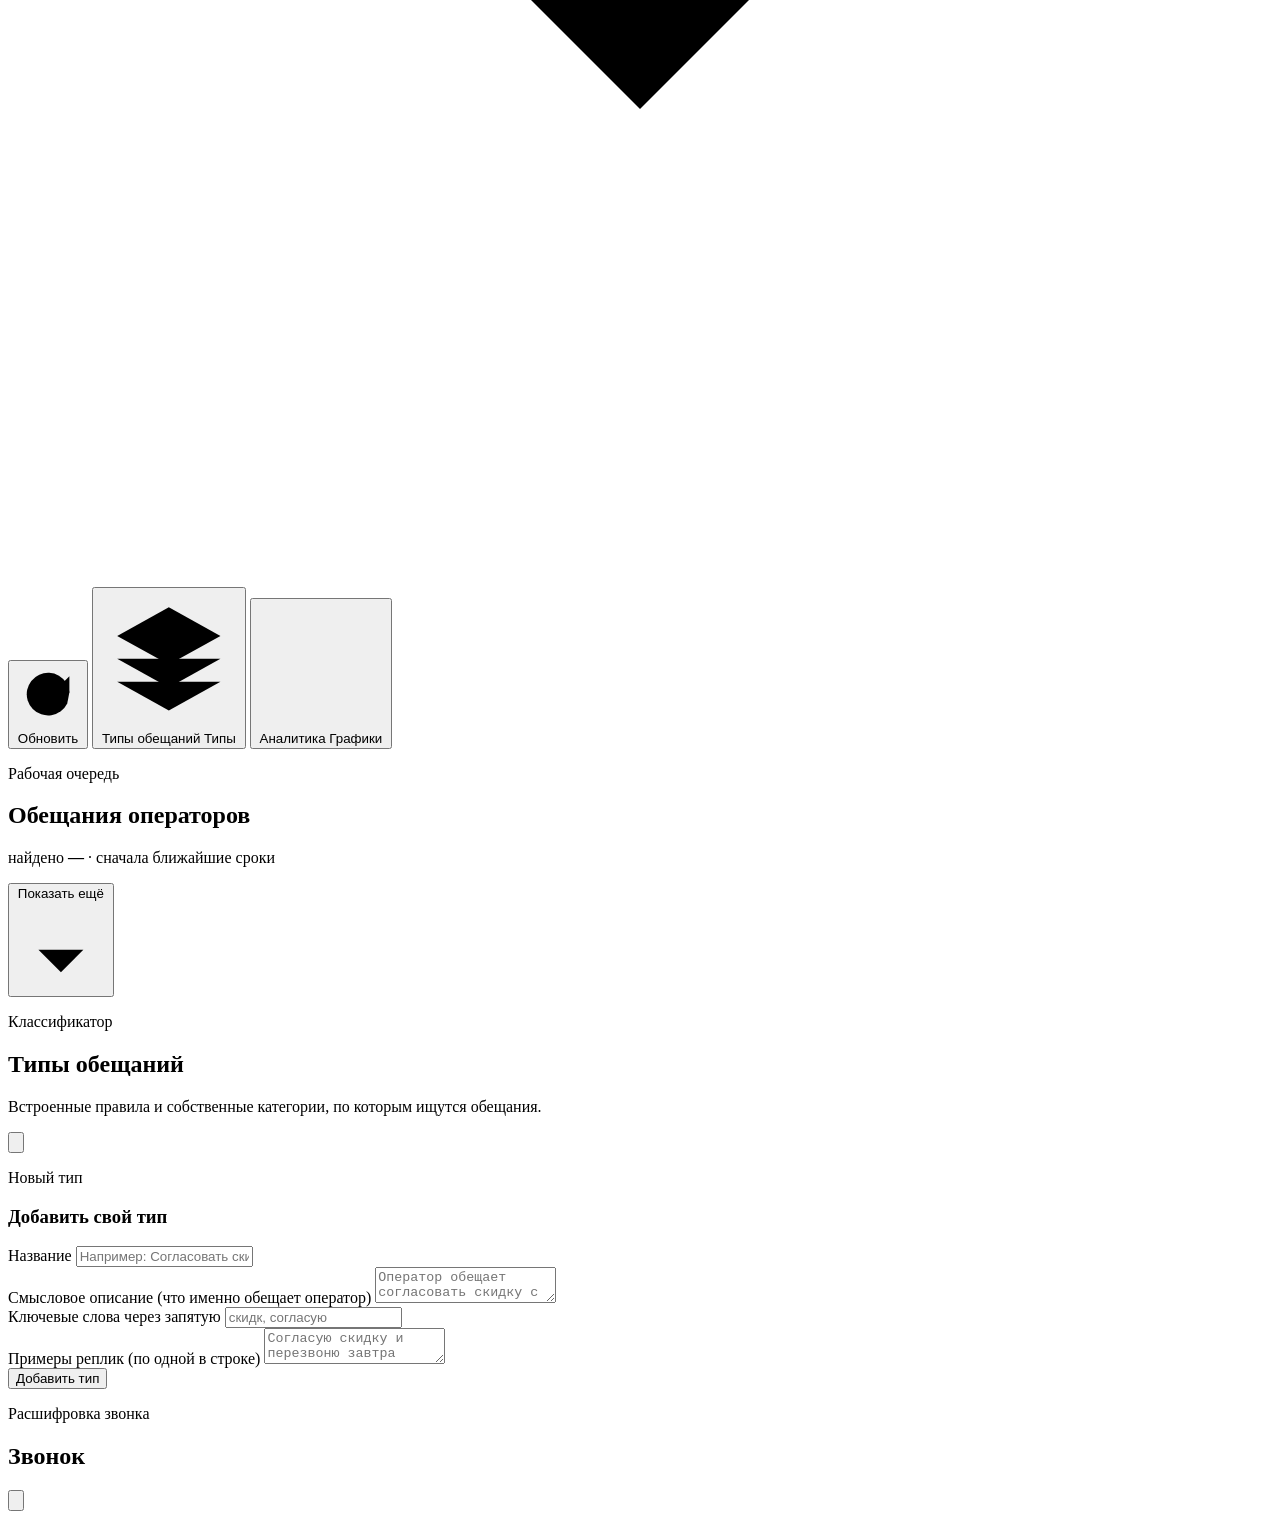
==== commit d1f5f698: "Фикс кэша браузера и независимые от календаря тесты - Cache-Control: no-cache для /static/* и HTML: " ====
--- a/app/web/index.html
+++ b/app/web/index.html
@@ -3,102 +3,226 @@
   <head>
     <meta charset="utf-8" />
     <meta name="viewport" content="width=device-width, initial-scale=1" />
-    <title>Сервис контроля обещаний</title>
-    <link rel="stylesheet" href="/static/styles.css" />
+    <meta name="theme-color" content="#f2eee5" />
+    <meta name="color-scheme" content="light" />
+    <title>Контроль обещаний — панель оператора</title>
+    <link rel="stylesheet" href="/static/styles.css?v=3" />
   </head>
   <body>
+    <a class="skip-link" href="#taskList">Перейти к задачам</a>
+
     <header class="topbar">
-      <div class="brand">
-        <div class="logo">✓</div>
+      <div class="topbar-inner">
+        <div class="brand">
+          <div class="logo" aria-hidden="true">
+            <svg viewBox="0 0 48 48" fill="none">
+              <path
+                d="M9 26h7l4.5-12 6.5 23 5-15h7"
+                stroke="currentColor"
+                stroke-width="3"
+                stroke-linecap="round"
+                stroke-linejoin="round"
+              />
+              <circle cx="39" cy="22" r="2.8" fill="#ff5a1f" />
+            </svg>
+          </div>
+          <div class="brand-copy">
+            <p class="eyebrow">UralMicro <span class="eyebrow-slash">/</span> пульт оператора</p>
+            <h1>Контроль <em>обещаний</em></h1>
+            <p class="brand-sub">Очередь задач, найденных в расшифровках звонков</p>
+          </div>
+        </div>
+
+        <section class="telemetry" aria-label="Оперативная сводка">
+          <div class="telemetry-head">
+            <span class="telemetry-title">Сводка</span>
+            <span class="live-chip" title="Сводка обновляется автоматически">
+              <span class="live-dot" aria-hidden="true"></span>
+              <span class="pulse-bars" aria-hidden="true"><i></i><i></i><i></i><i></i></span>
+              <span class="live-text">LIVE</span>
+            </span>
+          </div>
+          <div class="stats" id="stats" aria-label="Сводка по задачам"></div>
+          <div class="telemetry-foot">
+            <span class="sync-age" id="syncAge">синхронизация…</span>
+          </div>
+        </section>
+      </div>
+    </header>
+
+    <main>
+      <section class="toolbar" aria-label="Фильтры задач">
+        <div class="filter-head">
+          <p class="filter-title">Статус задачи</p>
+          <p class="filter-note">
+            <svg class="icon" viewBox="0 0 24 24" aria-hidden="true">
+              <path d="M4 6h16"></path>
+              <path d="M4 12h10"></path>
+              <path d="M4 18h5"></path>
+            </svg>
+            Ранг 1 — самый срочный
+          </p>
+        </div>
+
+        <div class="chips" id="statusChips" role="group" aria-label="Фильтр по статусу, ранжированный по срочности"></div>
+
+        <div class="toolbar-controls">
+          <label class="search-field" for="search">
+            <svg class="icon" viewBox="0 0 24 24" aria-hidden="true">
+              <circle cx="11" cy="11" r="6.5"></circle>
+              <path d="m16 16 4.5 4.5"></path>
+            </svg>
+            <span class="sr-only">Поиск</span>
+            <input
+              id="search"
+              type="search"
+              placeholder="Задача, цитата или объект"
+              autocomplete="off"
+              aria-keyshortcuts="/"
+            />
+            <kbd class="search-key" aria-hidden="true">/</kbd>
+          </label>
+
+          <label class="select-field">
+            <span class="sr-only">Тип обещания</span>
+            <select id="typeFilter" aria-label="Тип обещания"></select>
+            <svg class="icon" viewBox="0 0 24 24" aria-hidden="true">
+              <path d="m7 10 5 5 5-5"></path>
+            </svg>
+          </label>
+
+          <div class="toolbar-actions">
+            <button id="refresh" class="ghost" type="button">
+              <svg class="icon" viewBox="0 0 24 24" aria-hidden="true">
+                <path d="M20 11a8 8 0 1 0-.8 4.2"></path>
+                <path d="M20 5v6h-6"></path>
+              </svg>
+              <span>Обновить</span>
+            </button>
+
+            <button id="openTypes" class="ghost toolbar-strong" type="button" aria-label="Типы обещаний">
+              <svg class="icon" viewBox="0 0 24 24" aria-hidden="true">
+                <path d="m12 3 9 5-9 5-9-5 9-5Z"></path>
+                <path d="m3 12 9 5 9-5"></path>
+                <path d="m3 16 9 5 9-5"></path>
+              </svg>
+              <span class="label-wide">Типы обещаний</span>
+              <span class="label-compact">Типы</span>
+            </button>
+
+            <button id="openAnalytics" class="ghost toolbar-strong" type="button" aria-label="Аналитика">
+              <svg class="icon" viewBox="0 0 24 24" aria-hidden="true">
+                <path d="M4 20V11"></path>
+                <path d="M10 20V4"></path>
+                <path d="M16 20v-6"></path>
+                <path d="M22 20H2"></path>
+              </svg>
+              <span class="label-wide">Аналитика</span>
+              <span class="label-compact">Графики</span>
+            </button>
+          </div>
+        </div>
+      </section>
+
+      <section class="queue-head" aria-label="Очередь задач">
         <div>
-          <h1>Контроль обещаний</h1>
-          <p>Задачи операторов, найденные в расшифровках звонков</p>
-        </div>
-      </div>
-      <div class="stats" id="stats"></div>
-    </header>
-
-    <main>
-      <section class="toolbar">
-        <div class="chips" id="statusChips"></div>
-        <select id="typeFilter" aria-label="Тип обещания"></select>
-        <input id="search" type="search" placeholder="Поиск по задаче, цитате или объекту" />
-        <button id="refresh">Обновить</button>
-        <button id="openTypes" class="ghost">Типы обещаний</button>
+          <p class="eyebrow">Рабочая очередь</p>
+          <h2>Обещания операторов</h2>
+        </div>
+        <p class="queue-note">
+          <span>найдено <b id="queueCount">—</b></span>
+          <span class="queue-sep" aria-hidden="true">·</span>
+          <span>сначала ближайшие сроки</span>
+        </p>
       </section>
 
-      <section id="taskList" class="task-list"></section>
+      <section id="taskList" class="task-list" aria-live="polite"></section>
+
       <div class="load-more" id="loadMoreWrap">
-        <button id="loadMore">Показать ещё</button>
+        <button id="loadMore" class="ghost load-more-btn" type="button">
+          Показать ещё
+          <svg class="icon" viewBox="0 0 24 24" aria-hidden="true">
+            <path d="M12 5v14"></path>
+            <path d="m6 13 6 6 6-6"></path>
+          </svg>
+        </button>
       </div>
     </main>
 
-    <aside class="drawer" id="typesDrawer" aria-hidden="true">
-      <div class="drawer-head">
-        <h2>Типы обещаний</h2>
-        <button class="ghost" id="closeTypes">Закрыть</button>
-      </div>
-      <div id="typesList"></div>
-
-      <h3 style="margin: 22px 0 10px">Добавить свой тип</h3>
-      <form id="typeForm">
-        <div class="form-row">
-          <label for="tTitle">Название</label>
-          <input id="tTitle" required minlength="3" placeholder="Например: Согласовать скидку" />
-        </div>
-        <div class="form-row">
-          <label for="tDescription">Смысловое описание (что именно обещает оператор)</label>
-          <textarea id="tDescription" placeholder="Оператор обещает согласовать скидку с руководителем и вернуться с ответом"></textarea>
-        </div>
-        <div class="form-row">
-          <label for="tKeywords">Ключевые слова через запятую</label>
-          <input id="tKeywords" placeholder="скидк, согласую" />
-        </div>
-        <div class="form-row">
-          <label for="tExamples">Примеры реплик (по одному в строке)</label>
-          <textarea id="tExamples" placeholder="Согласую скидку и перезвоню завтра"></textarea>
-        </div>
-        <button class="primary" type="submit">Добавить тип</button>
-      </form>
+    <aside
+      class="drawer"
+      id="typesDrawer"
+      role="dialog"
+      aria-modal="true"
+      aria-labelledby="typesTitle"
+      aria-hidden="true"
+    >
+      <div class="drawer-top">
+        <div>
+          <p class="eyebrow">Классификатор</p>
+          <h2 id="typesTitle">Типы обещаний</h2>
+          <p class="drawer-sub">Встроенные правила и собственные категории, по которым ищутся обещания.</p>
+        </div>
+        <button class="icon-btn" id="closeTypes" type="button" aria-label="Закрыть панель типов">
+          <svg class="icon" viewBox="0 0 24 24" aria-hidden="true">
+            <path d="m6 6 12 12"></path>
+            <path d="M18 6 6 18"></path>
+          </svg>
+        </button>
+      </div>
+
+      <div id="typesList" class="types-list"></div>
+
+      <div class="drawer-form">
+        <div class="section-head">
+          <p class="eyebrow">Новый тип</p>
+          <h3>Добавить свой тип</h3>
+        </div>
+        <form id="typeForm">
+          <div class="form-row">
+            <label for="tTitle">Название</label>
+            <input id="tTitle" required minlength="3" placeholder="Например: Согласовать скидку" />
+          </div>
+          <div class="form-row">
+            <label for="tDescription">Смысловое описание (что именно обещает оператор)</label>
+            <textarea
+              id="tDescription"
+              placeholder="Оператор обещает согласовать скидку с руководителем и вернуться с ответом"
+            ></textarea>
+          </div>
+          <div class="form-row">
+            <label for="tKeywords">Ключевые слова через запятую</label>
+            <input id="tKeywords" placeholder="скидк, согласую" />
+          </div>
+          <div class="form-row">
+            <label for="tExamples">Примеры реплик (по одной в строке)</label>
+            <textarea id="tExamples" placeholder="Согласую скидку и перезвоню завтра"></textarea>
+          </div>
+          <button class="primary" type="submit">Добавить тип</button>
+        </form>
+      </div>
     </aside>
 
-    <div class="modal hidden" id="callModal">
+    <div class="modal hidden" id="callModal" role="dialog" aria-modal="true" aria-labelledby="callTitle">
       <div class="modal-box">
         <div class="modal-head">
           <div>
+            <p class="eyebrow">Расшифровка звонка</p>
             <h2 id="callTitle">Звонок</h2>
-            <p id="callMeta" style="margin: 4px 0 0; color: #6b7280; font-size: 13px"></p>
-          </div>
-          <button class="ghost" id="closeCall">Закрыть</button>
-        </div>
-        <div id="callBody"></div>
+            <p id="callMeta" class="modal-meta"></p>
+          </div>
+          <button class="icon-btn" id="closeCall" type="button" aria-label="Закрыть расшифровку">
+            <svg class="icon" viewBox="0 0 24 24" aria-hidden="true">
+              <path d="m6 6 12 12"></path>
+              <path d="M18 6 6 18"></path>
+            </svg>
+          </button>
+        </div>
+        <div id="callBody" class="transcript"></div>
       </div>
     </div>
 
-    <div class="modal hidden" id="arcadeModal">
-      <div class="modal-box arcade-box">
-        <div class="modal-head">
-          <div>
-            <h2>Обещание-шутер</h2>
-            <p class="arcade-sub">Бей только по настоящим обещаниям. <kbd>Z</kbd> — открыть или начать заново</p>
-          </div>
-          <button class="ghost" id="closeArcade">Закрыть</button>
-        </div>
-        <div class="arcade-hud">
-          <span>Очки: <b id="arcadeScore">0</b></span>
-          <span>Время: <b id="arcadeTime">30</b> с</span>
-          <span>Рекорд: <b id="arcadeBest">0</b></span>
-        </div>
-        <div class="arcade-field" id="arcadeField"></div>
-        <div class="arcade-footer">
-          <button class="primary" id="arcadeStart">Начать</button>
-          <span class="arcade-hint" id="arcadeHint"></span>
-        </div>
-      </div>
-    </div>
-
-    <div class="toast" id="toast"></div>
-    <script src="/static/app.js"></script>
-    <script src="/static/arcade.js"></script>
+    <div class="toast" id="toast" role="status" aria-live="polite"></div>
+    <script src="/static/app.js?v=3"></script>
   </body>
 </html>
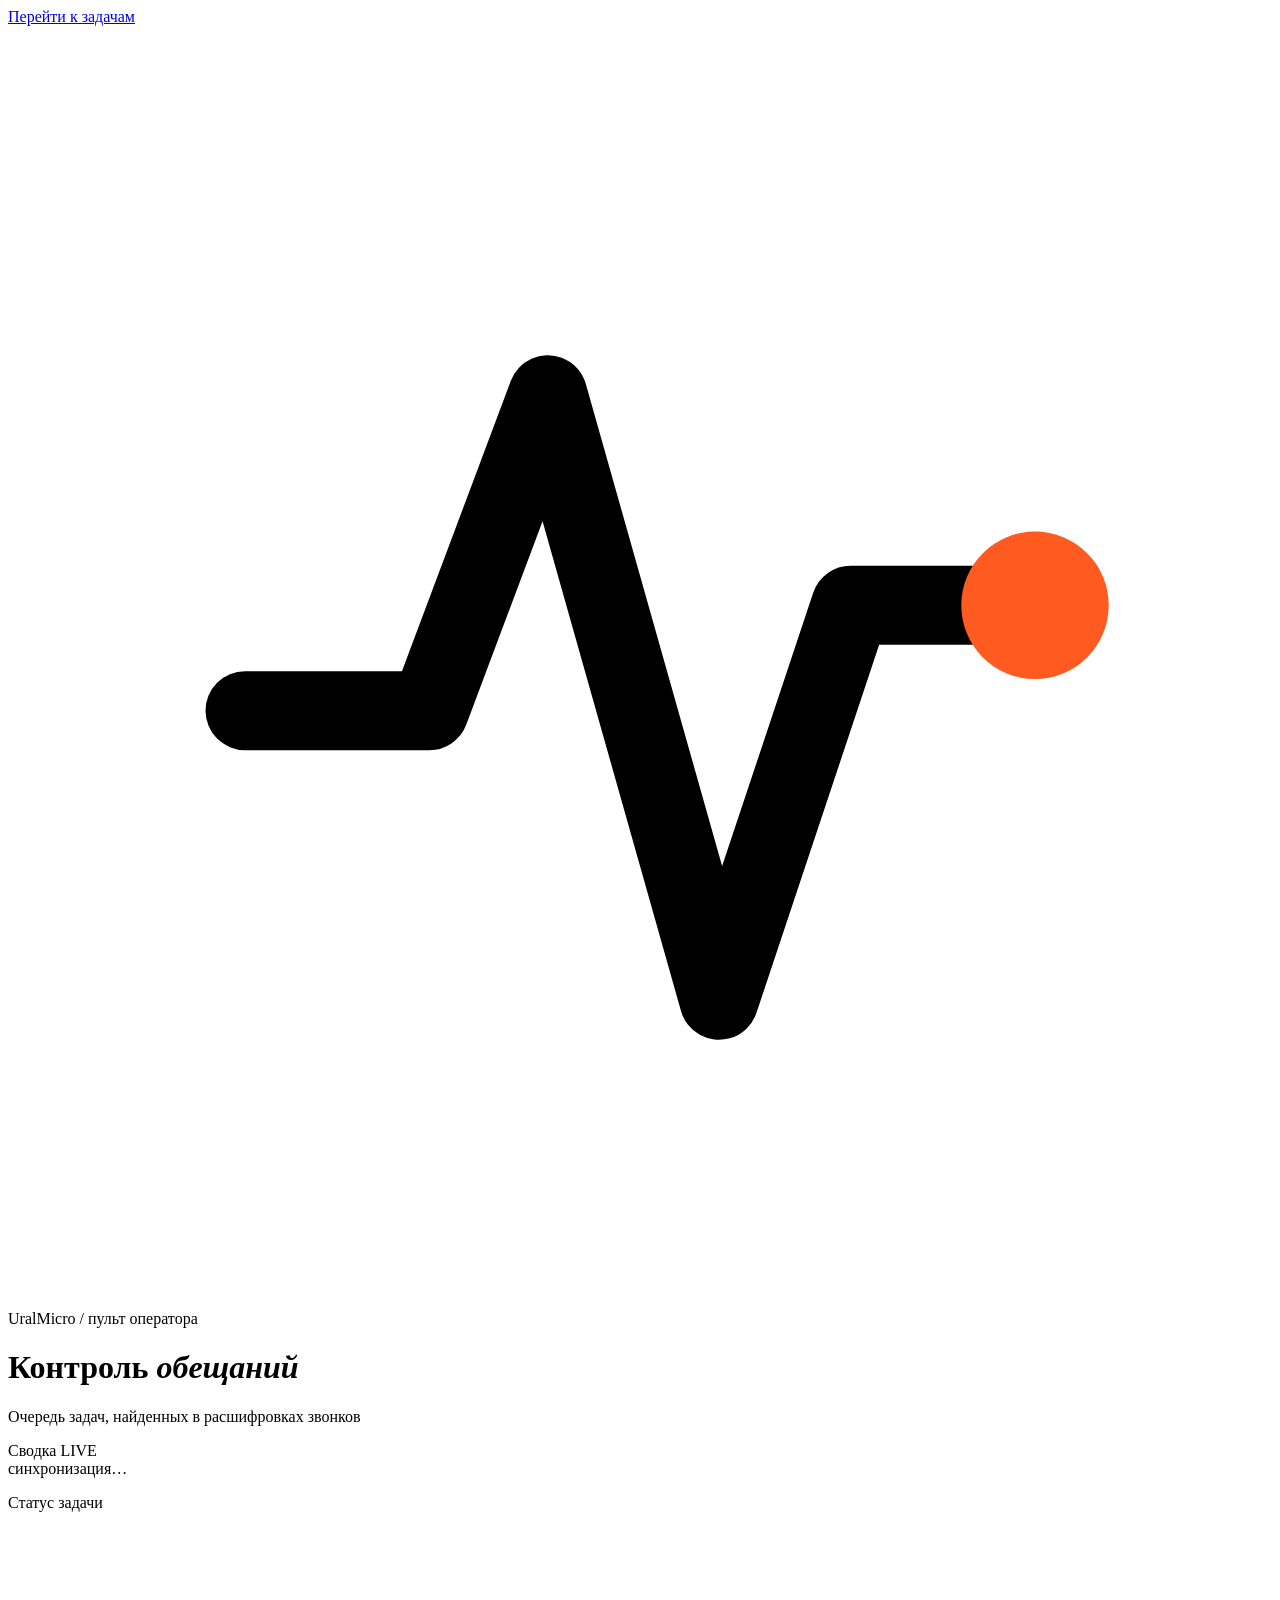
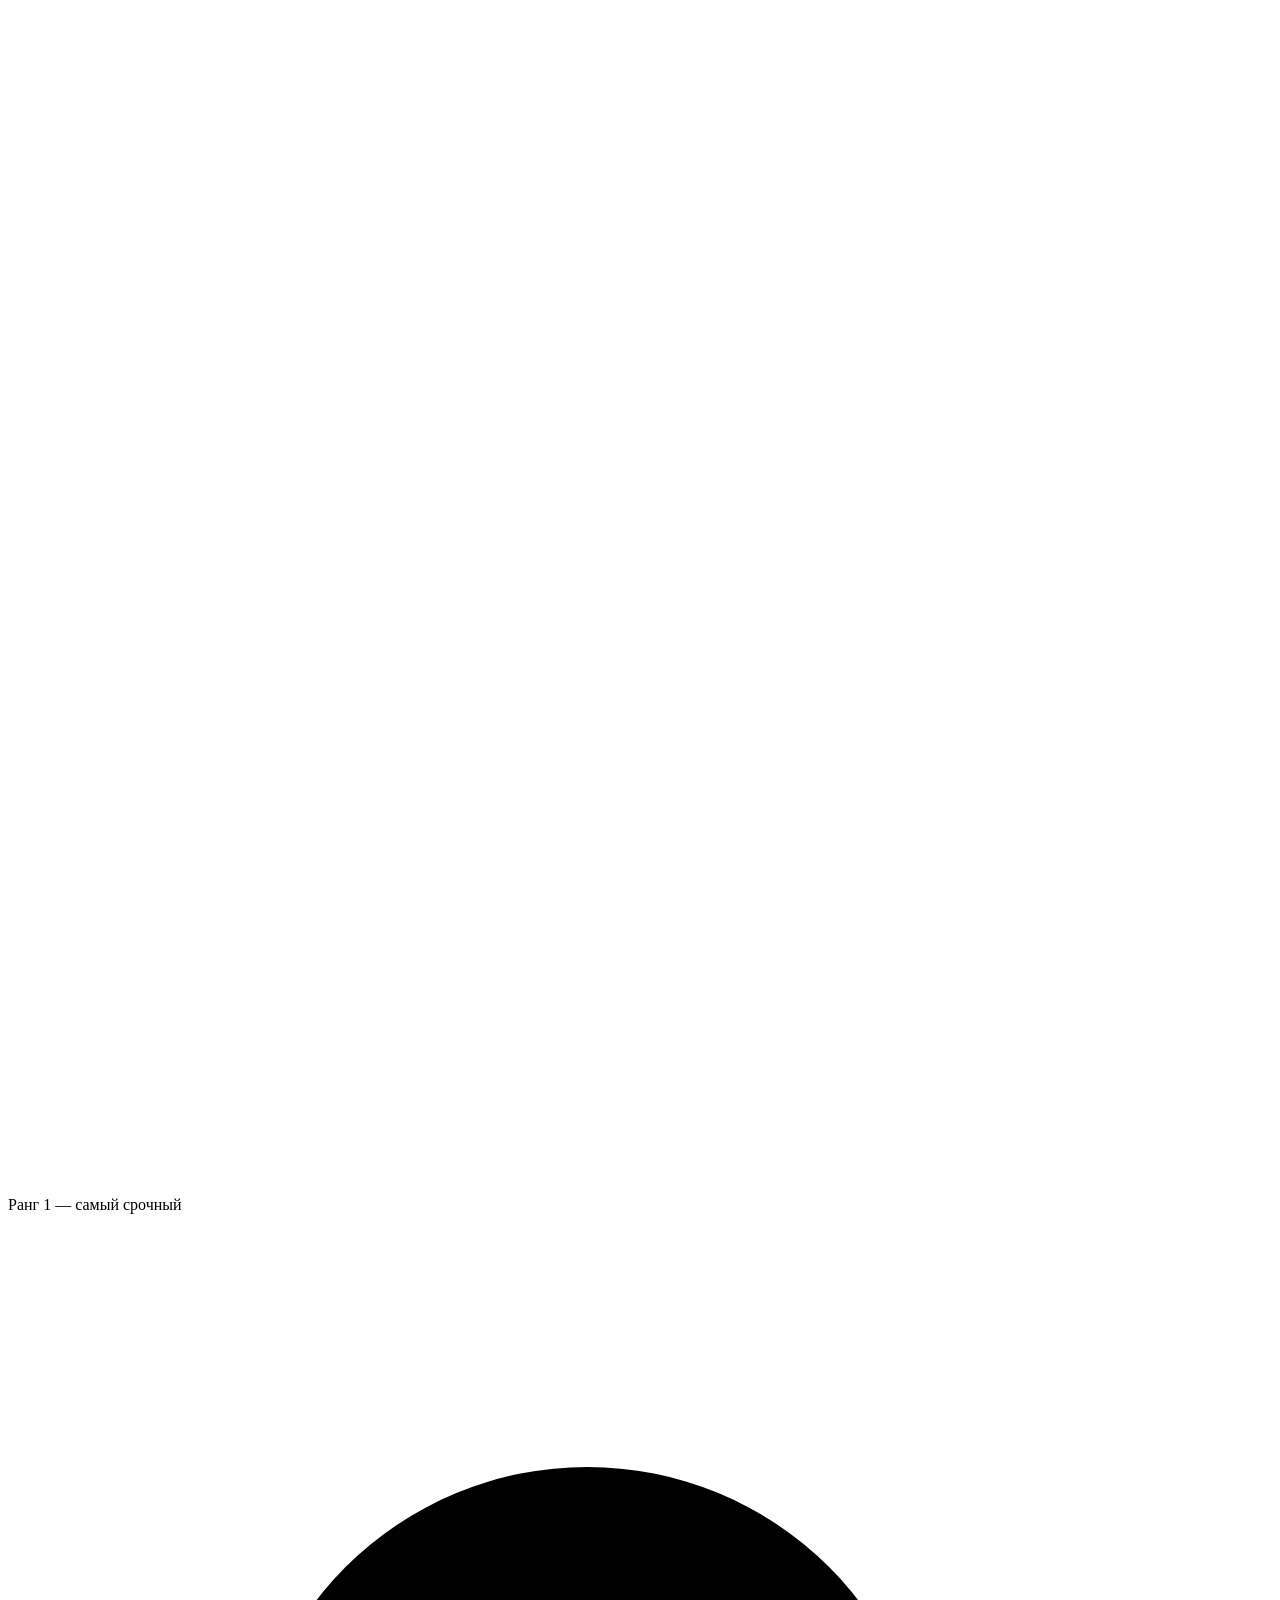
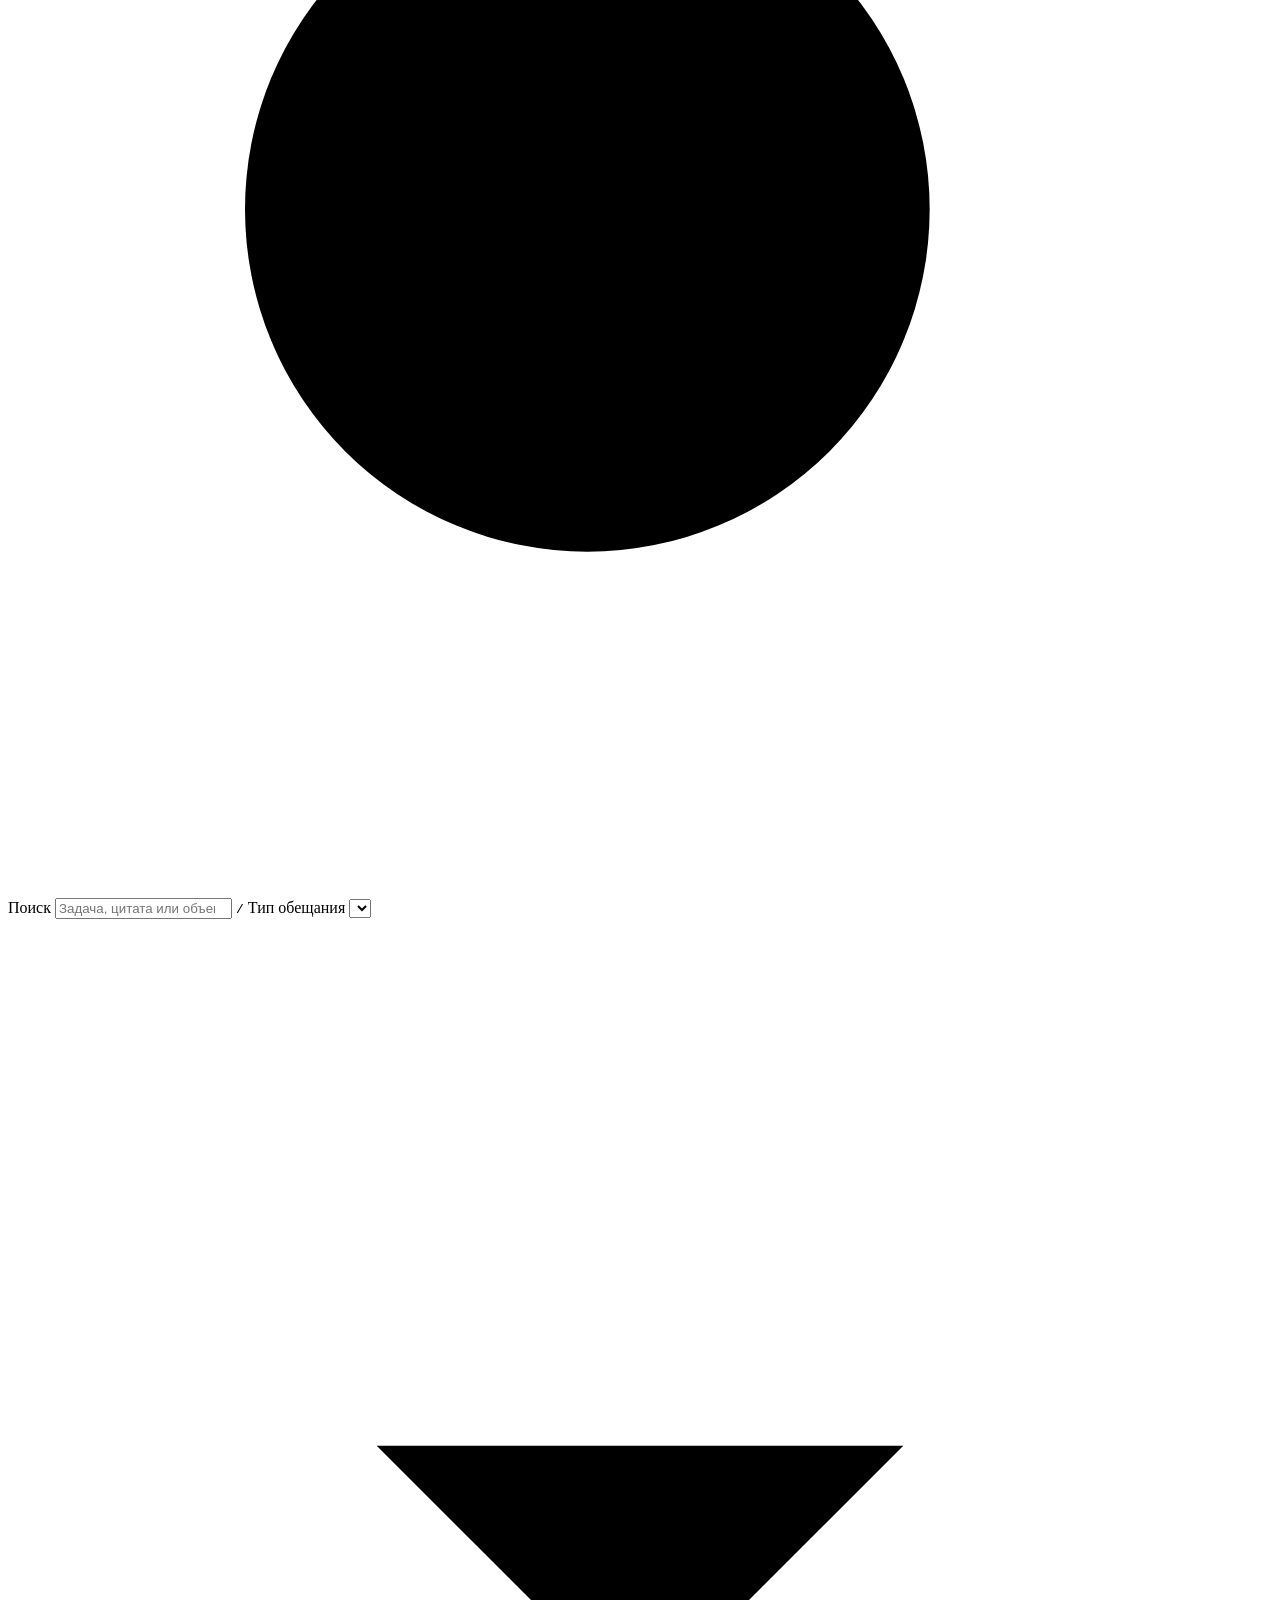
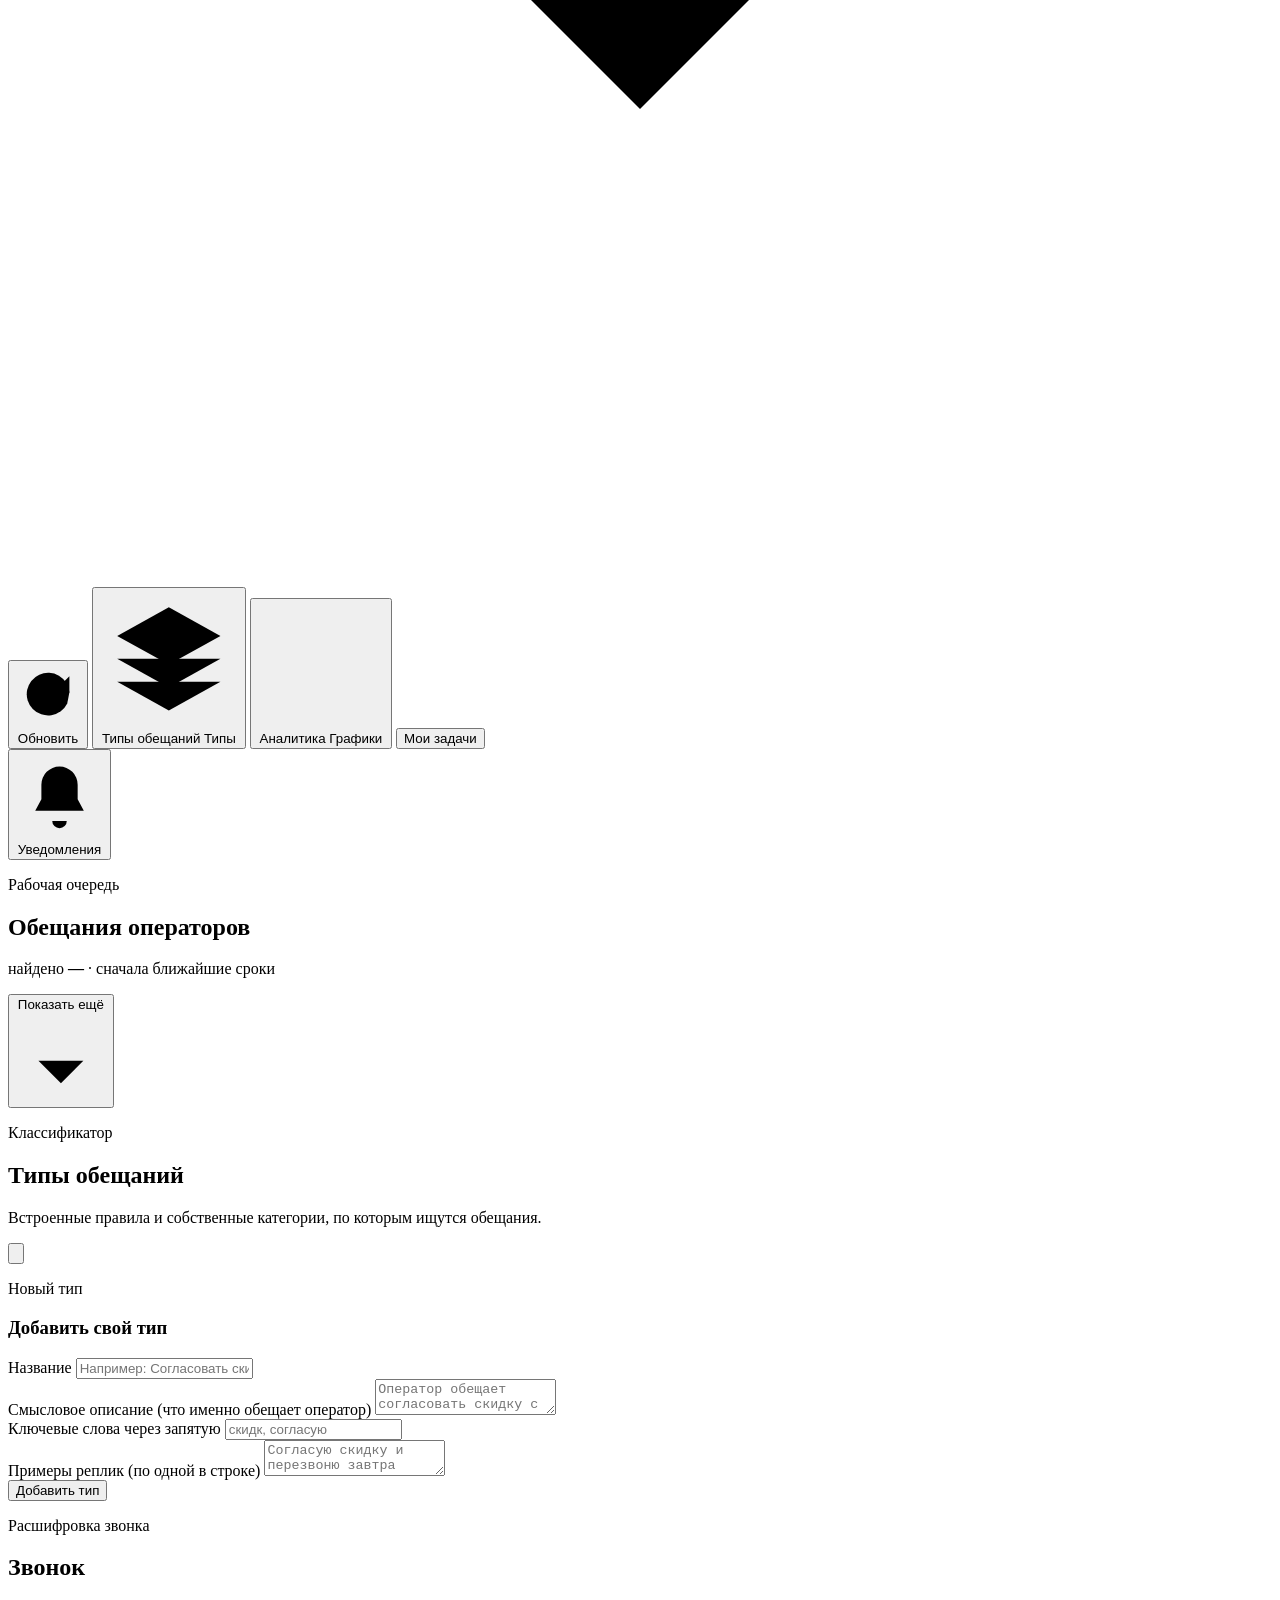
==== commit 7cd09a88: "Вход по ссылке на почту, подтверждение адреса и уведомления на email - вход без пароля: ссылка и код" ====
--- a/app/web/index.html
+++ b/app/web/index.html
@@ -1,4 +1,4 @@
-<!doctype html>
+﻿<!doctype html>
 <html lang="ru">
   <head>
     <meta charset="utf-8" />
@@ -6,7 +6,7 @@
     <meta name="theme-color" content="#f2eee5" />
     <meta name="color-scheme" content="light" />
     <title>Контроль обещаний — панель оператора</title>
-    <link rel="stylesheet" href="/static/styles.css?v=3" />
+    <link rel="stylesheet" href="/static/styles.css?v=11" />
   </head>
   <body>
     <a class="skip-link" href="#taskList">Перейти к задачам</a>
@@ -120,6 +120,44 @@
               <span class="label-wide">Аналитика</span>
               <span class="label-compact">Графики</span>
             </button>
+
+            <button id="myTasks" class="ghost hidden" type="button" aria-pressed="false">Мои задачи</button>
+
+            <div class="notif-wrap">
+              <button
+                id="notifBtn"
+                class="ghost notif-btn"
+                type="button"
+                aria-expanded="false"
+                aria-controls="notifPanel"
+                title="Уведомления"
+              >
+                <svg class="icon" viewBox="0 0 24 24" aria-hidden="true">
+                  <path d="M12 4a5 5 0 0 0-5 5v4l-1.7 3.2h13.4L17 13V9a5 5 0 0 0-5-5Z"></path>
+                  <path d="M10 19a2 2 0 0 0 4 0"></path>
+                </svg>
+                <span class="notif-btn-label">Уведомления</span>
+                <span id="notifBadge" class="notif-badge" hidden>0</span>
+              </button>
+
+              <div id="notifPanel" class="notif-panel" hidden role="dialog" aria-label="Уведомления">
+                <div class="notif-head">
+                  <span>Уведомления</span>
+                  <button id="notifReadAll" class="text-btn" type="button">Прочитать все</button>
+                </div>
+                <ul id="notifList" class="notif-list"></ul>
+                <p id="notifEmpty" class="notif-empty">
+                  Пока пусто. Сюда придут напоминания о сроках обещаний, которые вы взяли.
+                </p>
+                <p id="notifFoot" class="notif-foot"></p>
+                <p class="notif-test">
+                  <button id="notifTest" class="text-btn" type="button">Проверить почту</button>
+                  <span id="notifTestNote" class="notif-test-note"></span>
+                </p>
+              </div>
+            </div>
+
+            <div id="employeeBox" class="employee-box" aria-live="polite"></div>
           </div>
         </div>
       </section>
@@ -223,6 +261,6 @@
     </div>
 
     <div class="toast" id="toast" role="status" aria-live="polite"></div>
-    <script src="/static/app.js?v=3"></script>
+    <script src="/static/app.js?v=13"></script>
   </body>
 </html>
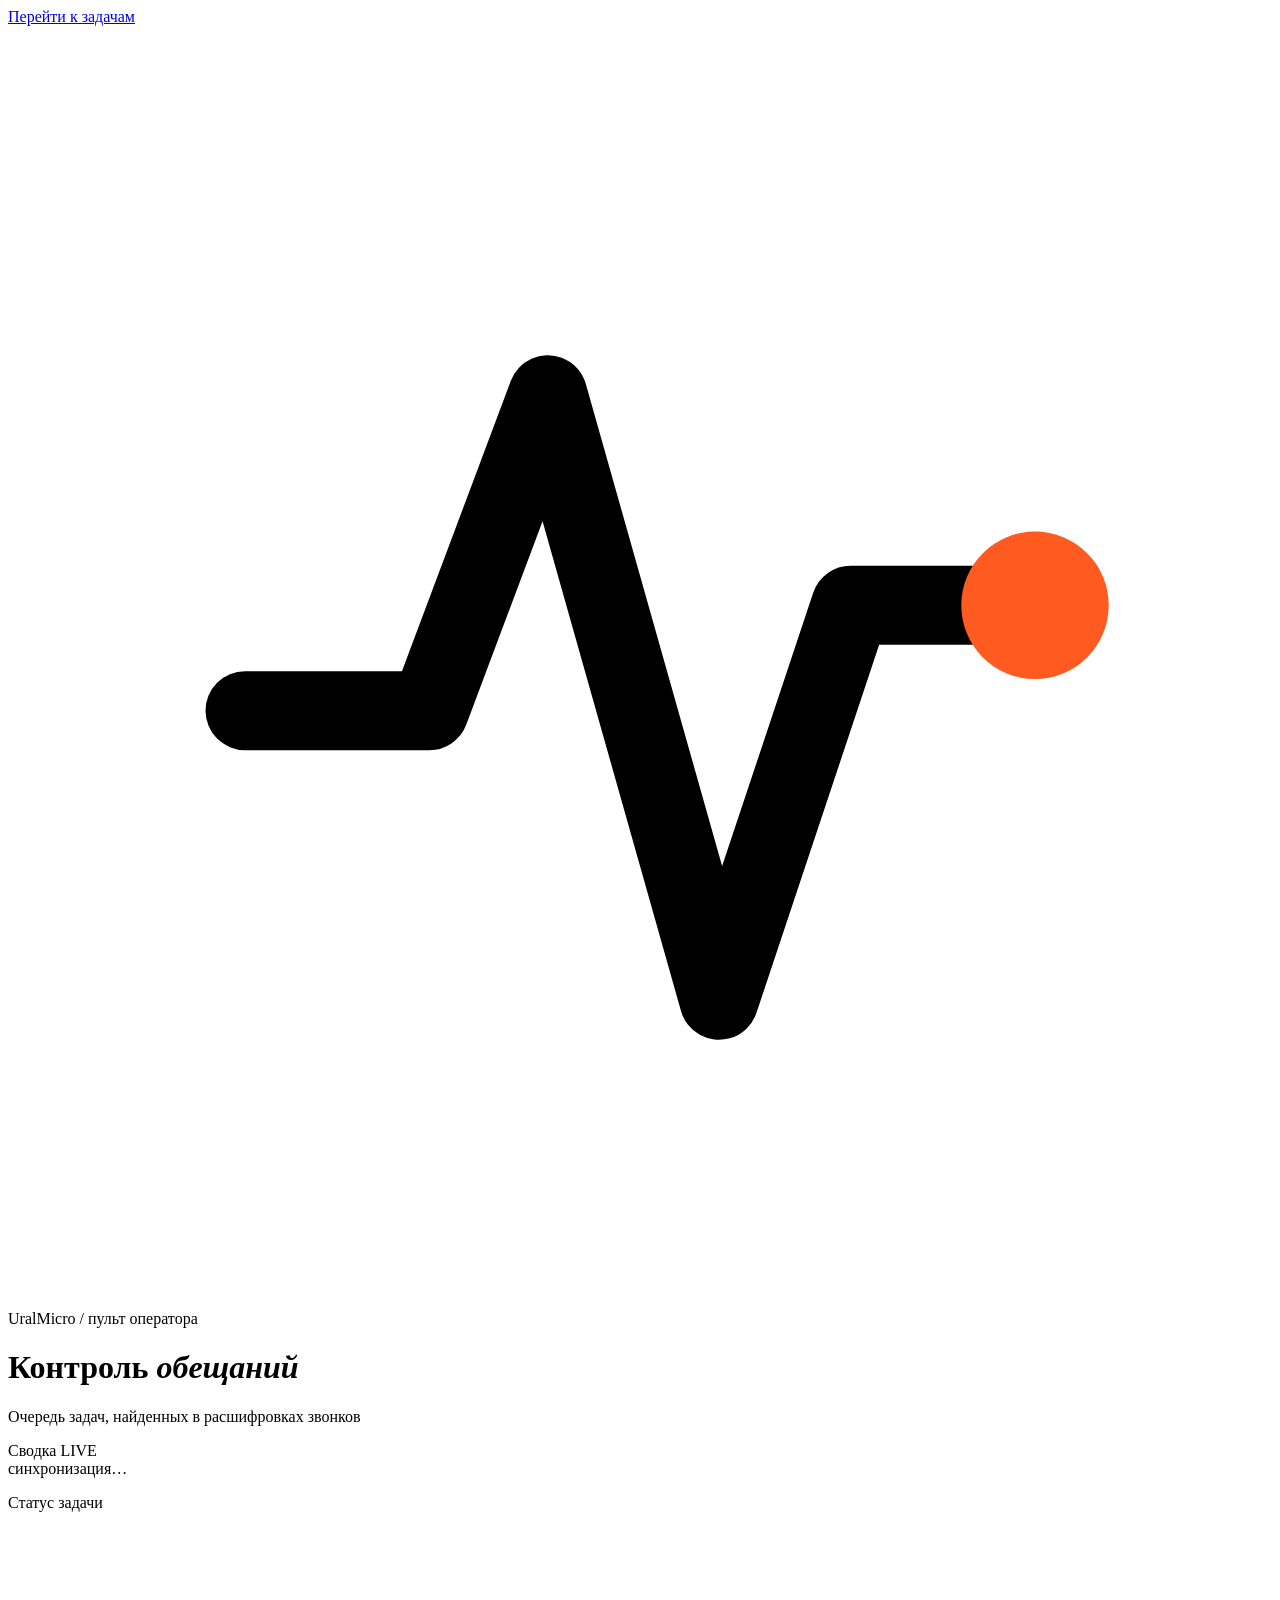
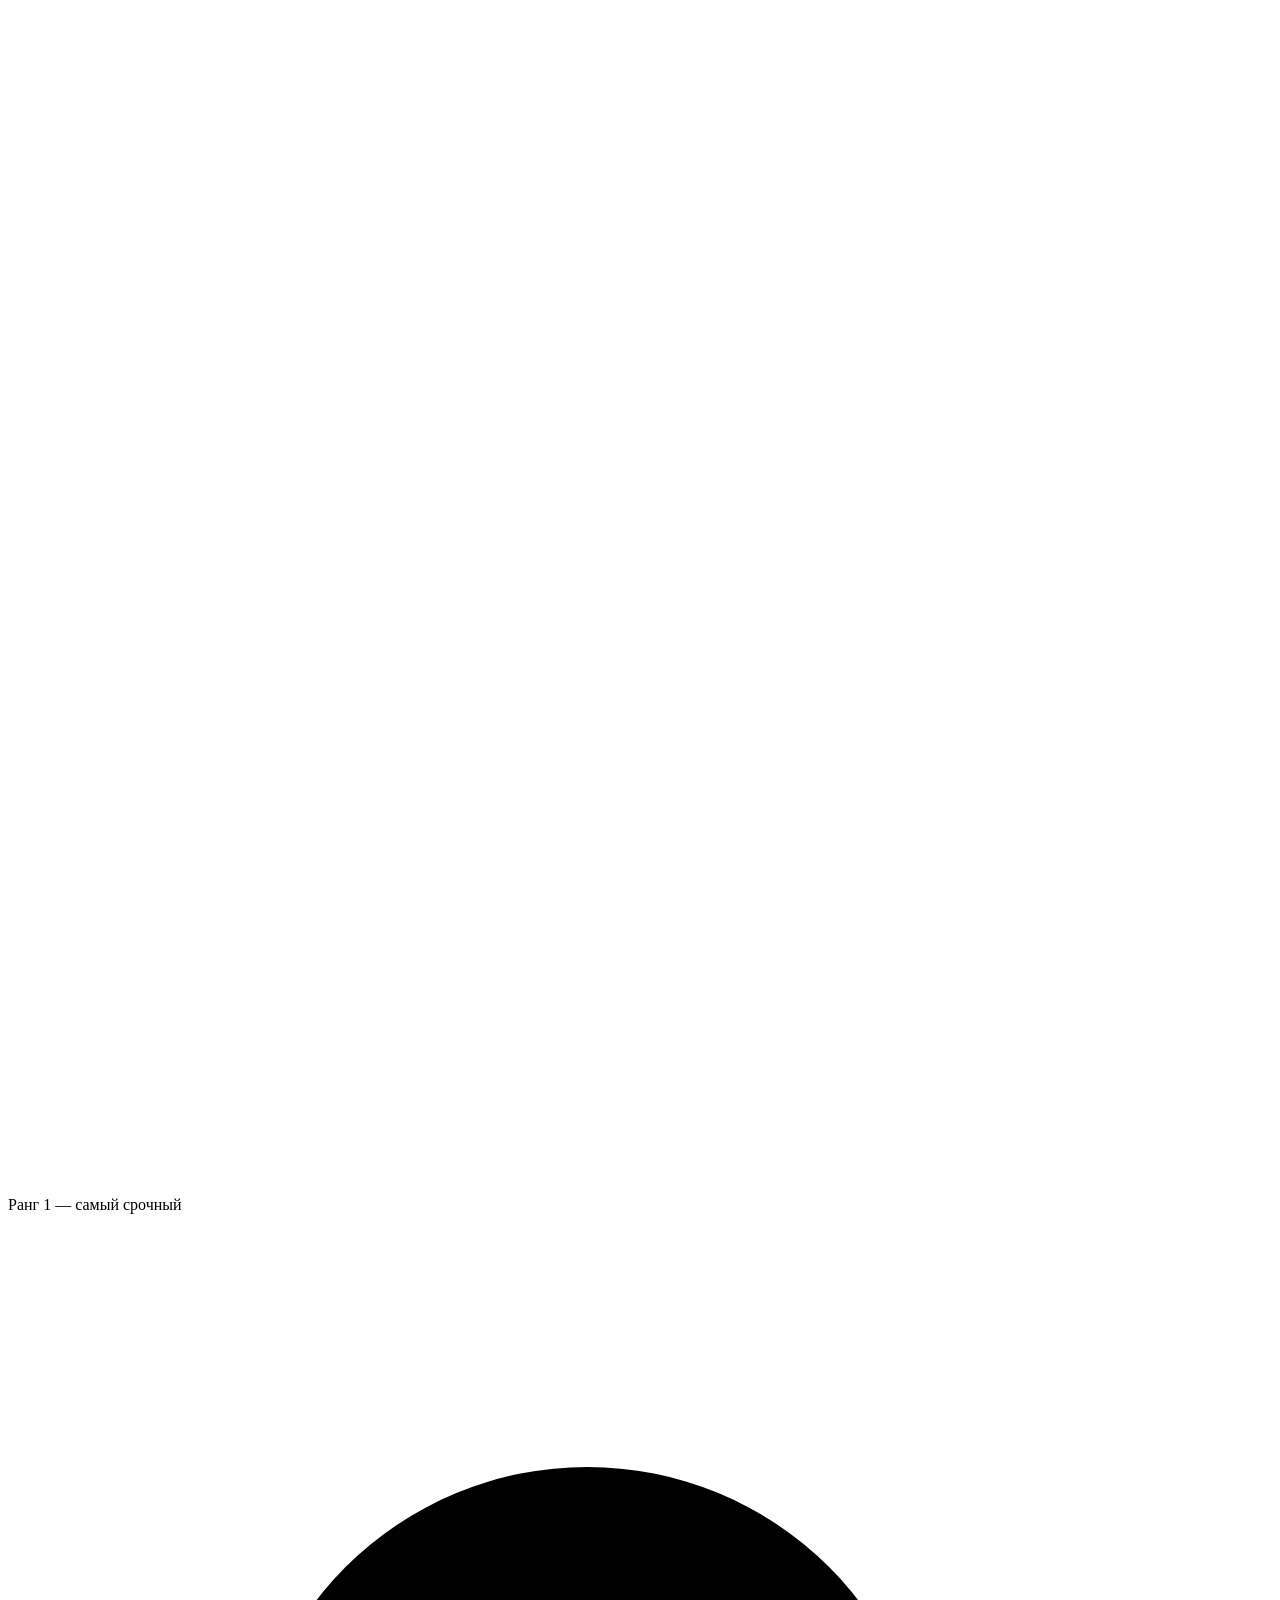
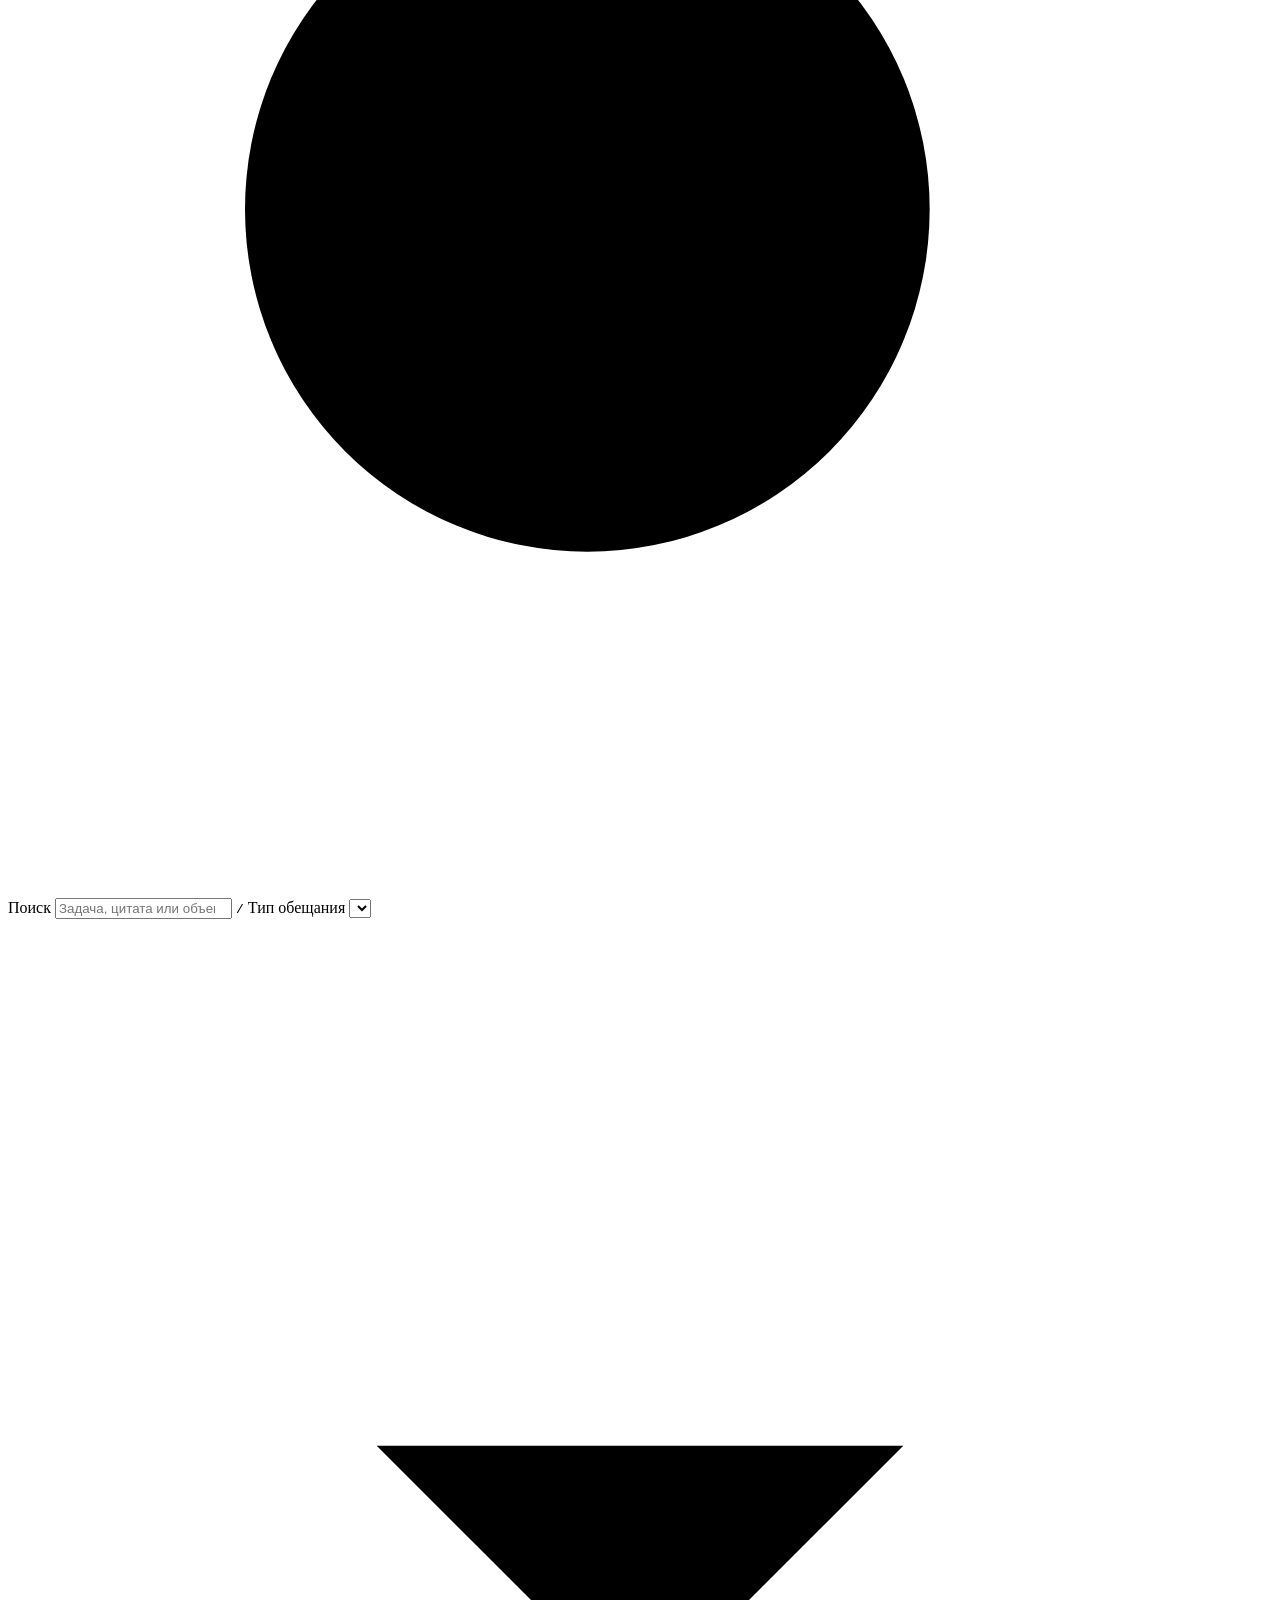
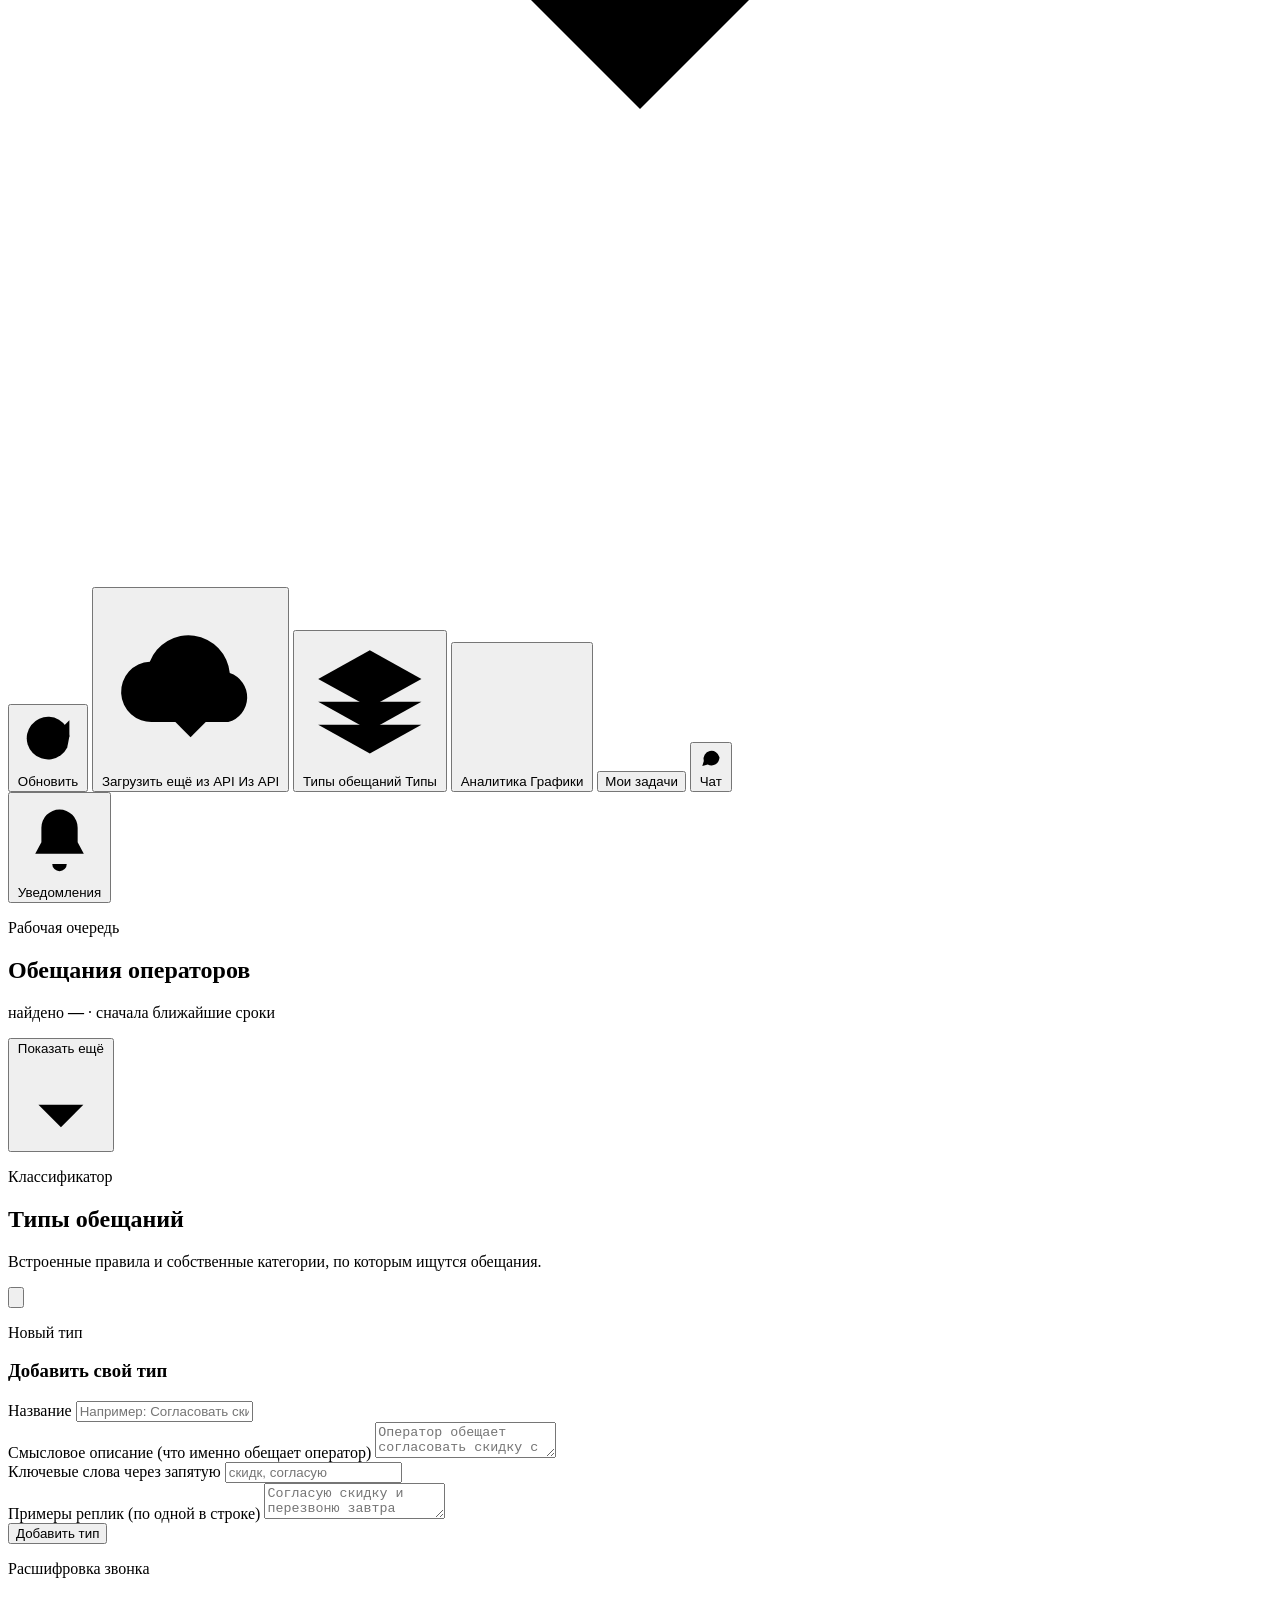
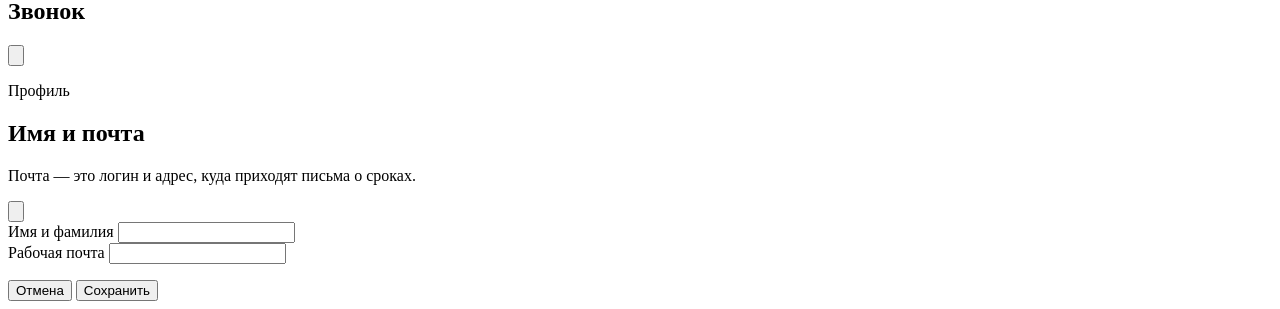
==== commit 8fd15b9d: "Сервис: мессенджер, догрузка из API, профиль сотрудника - мессенджер: каналы, группы, личные диалоги" ====
--- a/app/web/index.html
+++ b/app/web/index.html
@@ -1,4 +1,4 @@
-﻿<!doctype html>
+<!doctype html>
 <html lang="ru">
   <head>
     <meta charset="utf-8" />
@@ -6,7 +6,7 @@
     <meta name="theme-color" content="#f2eee5" />
     <meta name="color-scheme" content="light" />
     <title>Контроль обещаний — панель оператора</title>
-    <link rel="stylesheet" href="/static/styles.css?v=11" />
+    <link rel="stylesheet" href="/static/styles.css?v=13" />
   </head>
   <body>
     <a class="skip-link" href="#taskList">Перейти к задачам</a>
@@ -100,6 +100,21 @@
               <span>Обновить</span>
             </button>
 
+            <button
+              id="loadFromApi"
+              class="ghost"
+              type="button"
+              title="Подтянуть из API партнёра 10–20 новых задач"
+            >
+              <svg class="icon" viewBox="0 0 24 24" aria-hidden="true">
+                <path d="M7 17.5a4 4 0 0 1-.4-8A5.5 5.5 0 0 1 17.2 11 3.4 3.4 0 0 1 17 17.5"></path>
+                <path d="M12 11.5v8"></path>
+                <path d="m9 16.5 3 3 3-3"></path>
+              </svg>
+              <span class="label-wide">Загрузить ещё из API</span>
+              <span class="label-compact">Из API</span>
+            </button>
+
             <button id="openTypes" class="ghost toolbar-strong" type="button" aria-label="Типы обещаний">
               <svg class="icon" viewBox="0 0 24 24" aria-hidden="true">
                 <path d="m12 3 9 5-9 5-9-5 9-5Z"></path>
@@ -122,6 +137,17 @@
             </button>
 
             <button id="myTasks" class="ghost hidden" type="button" aria-pressed="false">Мои задачи</button>
+
+            <button id="openChat" class="ghost chat-open-btn" type="button" aria-label="Внутренний мессенджер">
+              <svg class="icon" viewBox="0 0 24 24" aria-hidden="true">
+                <path d="M20 11.5a7.5 7.5 0 0 1-10.9 6.7L4 19.5l1.4-4.6A7.5 7.5 0 1 1 20 11.5Z"></path>
+                <path d="M8.5 11.5h.1"></path>
+                <path d="M12 11.5h.1"></path>
+                <path d="M15.5 11.5h.1"></path>
+              </svg>
+              <span class="label-wide">Чат</span>
+              <span id="chatBadge" class="notif-badge chat-badge" hidden>0</span>
+            </button>
 
             <div class="notif-wrap">
               <button
@@ -260,7 +286,41 @@
       </div>
     </div>
 
+    <div class="modal hidden" id="profileModal" role="dialog" aria-modal="true" aria-labelledby="profileTitle">
+      <div class="modal-box modal-box-narrow">
+        <div class="modal-head">
+          <div>
+            <p class="eyebrow">Профиль</p>
+            <h2 id="profileTitle">Имя и почта</h2>
+            <p class="modal-meta">Почта — это логин и адрес, куда приходят письма о сроках.</p>
+          </div>
+          <button class="icon-btn" id="closeProfile" type="button" aria-label="Закрыть профиль">
+            <svg class="icon" viewBox="0 0 24 24" aria-hidden="true">
+              <path d="m6 6 12 12"></path>
+              <path d="M18 6 6 18"></path>
+            </svg>
+          </button>
+        </div>
+
+        <form class="profile-form" id="profileForm">
+          <div class="form-row">
+            <label for="profileName">Имя и фамилия</label>
+            <input id="profileName" required minlength="2" maxlength="120" autocomplete="name" />
+          </div>
+          <div class="form-row">
+            <label for="profileEmail">Рабочая почта</label>
+            <input id="profileEmail" type="email" required autocomplete="email" />
+            <p class="form-hint" id="profileEmailState"></p>
+          </div>
+          <div class="profile-actions">
+            <button class="ghost" id="cancelProfile" type="button">Отмена</button>
+            <button class="primary" id="saveProfile" type="submit">Сохранить</button>
+          </div>
+        </form>
+      </div>
+    </div>
+
     <div class="toast" id="toast" role="status" aria-live="polite"></div>
-    <script src="/static/app.js?v=13"></script>
+    <script src="/static/app.js?v=15"></script>
   </body>
 </html>
